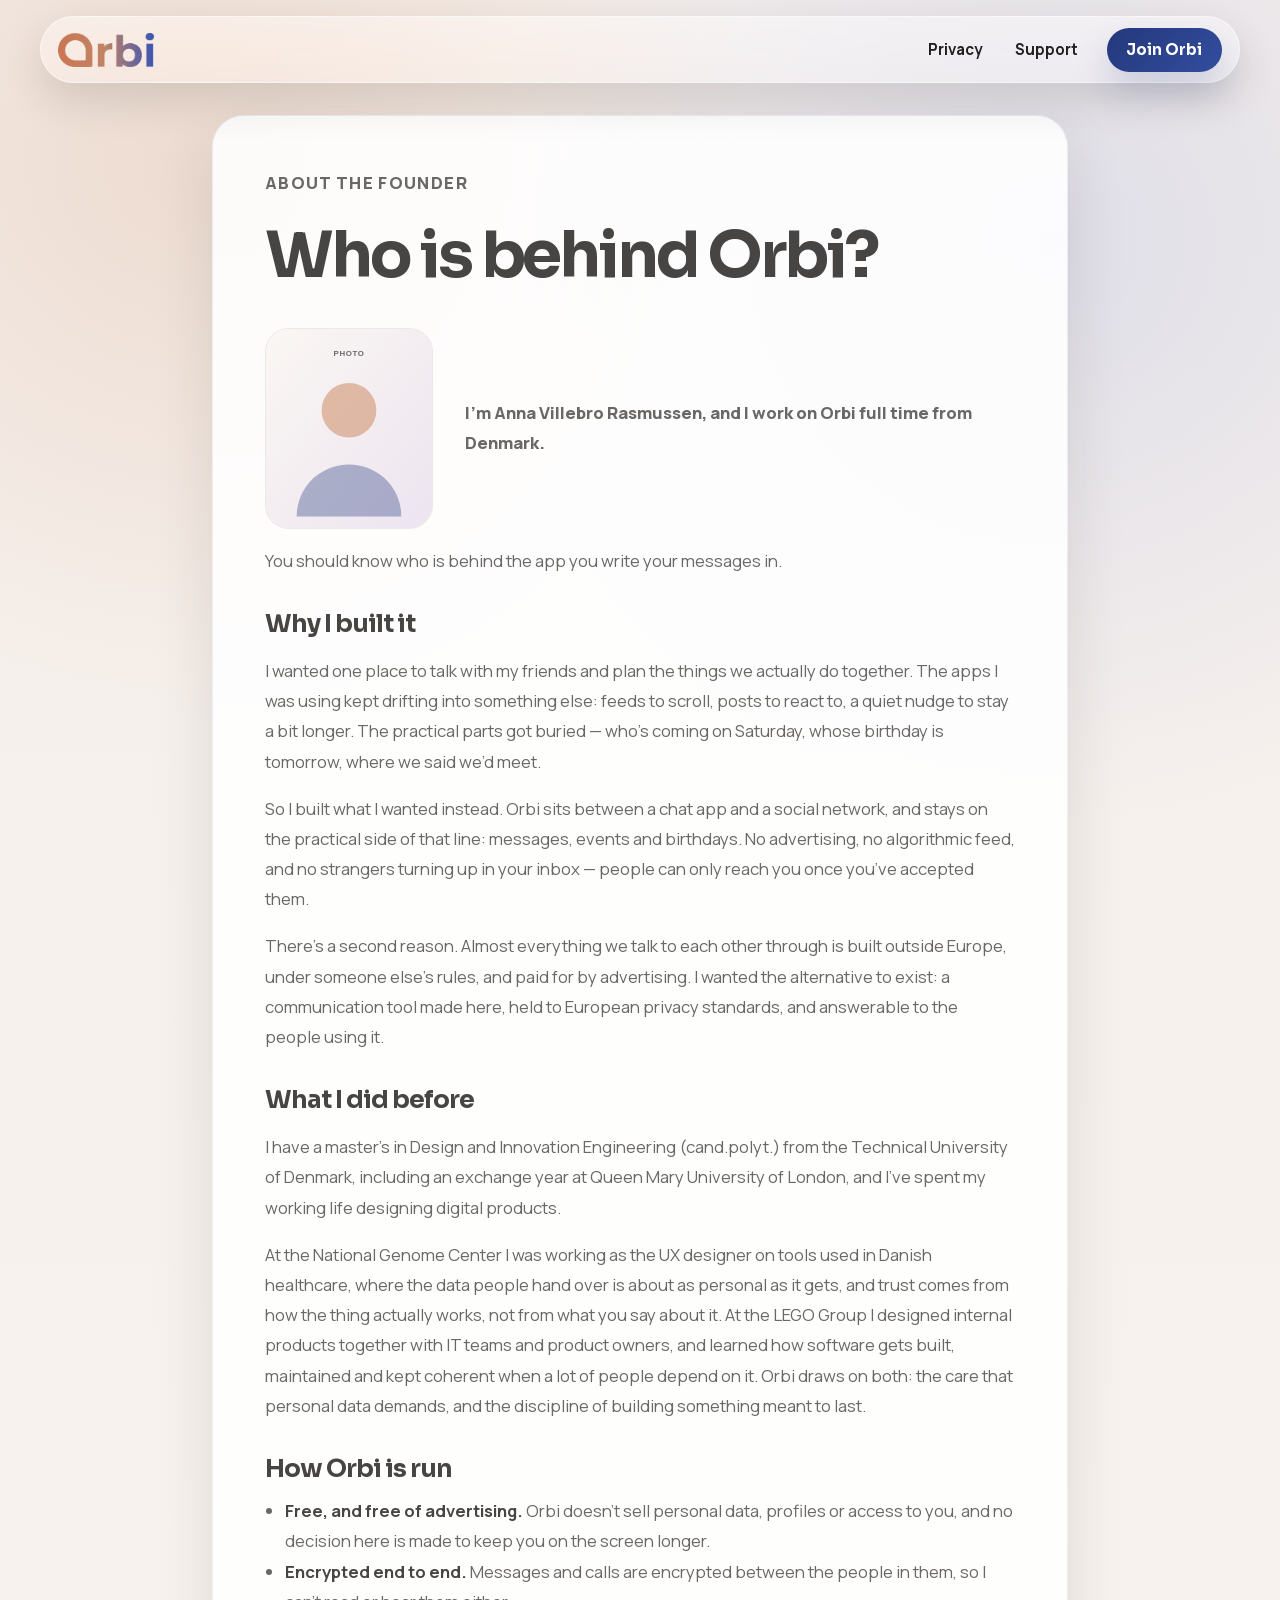
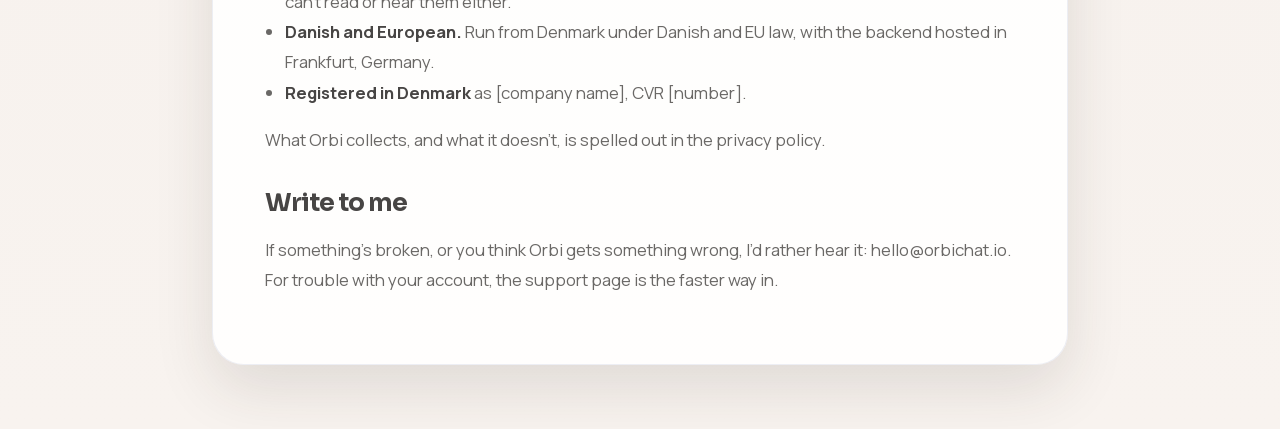
==== about/index.html @ c74bf32d "Update index.html" ====
<!DOCTYPE html>
<!--
  Not public yet. Before going live, once the CVR number exists:
  1. Replace every [ ... ] placeholder below, including the CVR number.
  2. Change the robots meta tag to "index, follow, max-image-preview:large".
  3. Add https://orbichat.io/about/ to sitemap.xml.
  4. Uncomment the "About the founder" link in the footer of index.html.
-->
<html lang="en">
  <head>
    <meta charset="UTF-8" />
    <meta name="viewport" content="width=device-width, initial-scale=1.0" />
    <title>About the Founder | Orbi Chat &amp; Events</title>
    <meta
      name="description"
      content="Who builds Orbi: a Danish-run chat and event app, made in Denmark under European privacy law."
    />
    <meta name="robots" content="noindex, nofollow" />
    <link rel="canonical" href="https://orbichat.io/about/" />
    <meta property="og:type" content="website" />
    <meta property="og:site_name" content="Orbi" />
    <meta property="og:title" content="About the Founder | Orbi Chat &amp; Events" />
    <meta property="og:description" content="Who builds Orbi, and how it is run from Denmark." />
    <meta property="og:url" content="https://orbichat.io/about/" />
    <link rel="icon" type="image/png" href="../assets/favicon.png" />
    <link rel="shortcut icon" href="../assets/favicon.png" />
    <link rel="apple-touch-icon" href="../assets/apple-touch-icon.png" />
    <link rel="stylesheet" href="../styles.css" />
  </head>
  <body class="legal-body">
    <div class="page-shell">
      <header class="site-header legal-header">
        <div class="nav-shell">
          <a class="brand" href="../" aria-label="Orbi home">
            <img src="../assets/orbi-logo-color.png" alt="Orbi" />
          </a>
          <nav class="site-nav desktop-nav" aria-label="Secondary">
            <a href="../privacy/">Privacy</a>
            <a href="../support/">Support</a>
          </nav>
          <a class="cta-pill desktop-cta" href="../">Join Orbi</a>
          <button
            class="menu-toggle"
            type="button"
            aria-expanded="false"
            aria-controls="mobile-menu"
            aria-label="Open menu"
          >
            <span></span>
            <span></span>
            <span></span>
          </button>
          <div class="mobile-menu" id="mobile-menu">
            <nav class="mobile-nav" aria-label="Mobile Secondary">
              <a href="../privacy/" data-menu-close>Privacy</a>
              <a href="../support/" data-menu-close>Support</a>
            </nav>
            <a class="cta-pill mobile-cta" href="../" data-menu-close
              >Join Orbi</a
            >
          </div>
        </div>
      </header>

      <main class="legal-main">
        <article class="legal-sheet" data-reveal>
          <p class="eyebrow">About the founder</p>
          <h1>Who is behind Orbi?</h1>

          <div class="founder-intro">
            <img
              class="founder-photo"
              src="../assets/founder-placeholder.svg"
              alt="Anna Villebro Rasmussen"
              width="400"
              height="480"
            />
            <p class="legal-lead">
              I’m Anna Villebro Rasmussen, and I work on Orbi full time from
              Denmark.
            </p>
          </div>

          <p>
            You should know who is behind the app you write your messages in.
          </p>

          <section>
            <h2>Why I built it</h2>
            <p>
              I wanted one place to talk with my friends and plan the things we
              actually do together. The apps I was using kept drifting into
              something else: feeds to scroll, posts to react to, a quiet nudge
              to stay a bit longer. The practical parts got buried — who’s
              coming on Saturday, whose birthday is tomorrow, where we said
              we’d meet.
            </p>
            <p>
              So I built what I wanted instead. Orbi sits between a chat app
              and a social network, and stays on the practical side of that
              line: messages, events and birthdays. No advertising, no
              algorithmic feed, and no strangers turning up in your inbox —
              people can only reach you once you’ve accepted them.
            </p>
            <p>
              There’s a second reason. Almost everything we talk to each other
              through is built outside Europe, under someone else’s rules, and
              paid for by advertising. I wanted the alternative to exist: a
              communication tool made here, held to European privacy standards,
              and answerable to the people using it.
            </p>
          </section>

          <section>
            <h2>What I did before</h2>
            <p>
              I have a master’s in Design and Innovation Engineering
              (cand.polyt.) from the Technical University of Denmark, including
              an exchange year at Queen Mary University of London, and I’ve
              spent my working life designing digital products.
            </p>
            <p>
              At the National Genome Center I was working as the UX designer on
              tools used in Danish healthcare, where the data people hand over
              is about as personal as it gets, and trust comes from how the
              thing actually works, not from what you say about it. At the LEGO
              Group I designed internal products together with IT teams and
              product owners, and learned how software gets built, maintained
              and kept coherent when a lot of people depend on it. Orbi draws
              on both: the care that personal data demands, and the discipline
              of building something meant to last.
            </p>
          </section>

          <section>
            <h2>How Orbi is run</h2>
            <ul>
              <li>
                <strong>Free, and free of advertising.</strong> Orbi doesn’t
                sell personal data, profiles or access to you, and no decision
                here is made to keep you on the screen longer.
              </li>
              <li>
                <strong>Encrypted end to end.</strong> Messages and calls are
                encrypted between the people in them, so I can’t read or hear
                them either.
              </li>
              <li>
                <strong>Danish and European.</strong> Run from Denmark under
                Danish and EU law, with the backend hosted in Frankfurt,
                Germany.
              </li>
              <li>
                <strong>Registered in Denmark</strong> as [company name], CVR
                [number].
              </li>
            </ul>
            <p>
              What Orbi collects, and what it doesn’t, is spelled out in the
              <a href="../privacy/">privacy policy</a>.
            </p>
          </section>

          <section>
            <h2>Write to me</h2>
            <p>
              If something’s broken, or you think Orbi gets something wrong,
              I’d rather hear it:
              <a href="mailto:hello@orbichat.io">hello@orbichat.io</a>. For
              trouble with your account, the
              <a href="../support/">support page</a> is the faster way in.
            </p>
          </section>
        </article>
      </main>
    </div>

    <script src="../script.js"></script>
  </body>
</html>
---- styles.css ----
/* Self-hosted so visitors' IP addresses are not sent to Google Fonts.
   Variable fonts under the SIL Open Font License; see assets/fonts/OFL-*.txt. */

@font-face {
  font-family: "Manrope";
  font-style: normal;
  font-weight: 400 800;
  font-display: swap;
  src: url("assets/fonts/manrope-latin-ext.woff2") format("woff2");
  unicode-range: U+0100-02BA, U+02BD-02C5, U+02C7-02CC, U+02CE-02D7, U+02DD-02FF, U+0304, U+0308, U+0329, U+1D00-1DBF, U+1E00-1E9F, U+1EF2-1EFF, U+2020, U+20A0-20AB, U+20AD-20C0, U+2113, U+2C60-2C7F, U+A720-A7FF;
}

@font-face {
  font-family: "Manrope";
  font-style: normal;
  font-weight: 400 800;
  font-display: swap;
  src: url("assets/fonts/manrope-latin.woff2") format("woff2");
  unicode-range: U+0000-00FF, U+0131, U+0152-0153, U+02BB-02BC, U+02C6, U+02DA, U+02DC, U+0304, U+0308, U+0329, U+2000-206F, U+20AC, U+2122, U+2191, U+2193, U+2212, U+2215, U+FEFF, U+FFFD;
}

@font-face {
  font-family: "Sora";
  font-style: normal;
  font-weight: 500 800;
  font-display: swap;
  src: url("assets/fonts/sora-latin-ext.woff2") format("woff2");
  unicode-range: U+0100-02BA, U+02BD-02C5, U+02C7-02CC, U+02CE-02D7, U+02DD-02FF, U+0304, U+0308, U+0329, U+1D00-1DBF, U+1E00-1E9F, U+1EF2-1EFF, U+2020, U+20A0-20AB, U+20AD-20C0, U+2113, U+2C60-2C7F, U+A720-A7FF;
}

@font-face {
  font-family: "Sora";
  font-style: normal;
  font-weight: 500 800;
  font-display: swap;
  src: url("assets/fonts/sora-latin.woff2") format("woff2");
  unicode-range: U+0000-00FF, U+0131, U+0152-0153, U+02BB-02BC, U+02C6, U+02DA, U+02DC, U+0304, U+0308, U+0329, U+2000-206F, U+20AC, U+2122, U+2191, U+2193, U+2212, U+2215, U+FEFF, U+FFFD;
}

:root {
  --bg: #f5efeb;
  --bg-soft: #fbf7f3;
  --surface: rgba(255, 255, 255, 0.8);
  --surface-strong: #ffffff;
  --ink: #474544;
  --muted: #6a6866;
  --brand-orange: #c98358;
  --brand-orange-deep: #b86538;
  --brand-blue: #24387b;
  --brand-blue-light: #6c82d8;
  --brand-blue-deep: #334d9f;
  --line: rgba(36, 56, 123, 0.08);
  --shadow-lg: 0 24px 60px rgba(47, 40, 36, 0.12);
  --shadow-md: 0 18px 40px rgba(47, 40, 36, 0.12);
  --radius-xl: 2rem;
  --radius-lg: 1.5rem;
  --radius-pill: 999px;
  --content-width: 1200px;
  --section-padding: clamp(4rem, 7vw, 6.5rem);
}

*,
*::before,
*::after {
  box-sizing: border-box;
}

html {
  scroll-behavior: smooth;
  overflow-x: clip;
}

body {
  margin: 0;
  font-family: "Manrope", sans-serif;
  background:
    radial-gradient(circle at 15% 8%, rgba(201, 131, 88, 0.18), transparent 26%),
    radial-gradient(circle at 82% 12%, rgba(108, 130, 216, 0.16), transparent 28%),
    linear-gradient(180deg, var(--bg) 0%, #f8f3ef 100%);
  color: var(--ink);
  overflow-x: clip;
}

img {
  display: block;
  max-width: 100%;
  height: auto;
}

a {
  color: inherit;
  text-decoration: none;
}

.page-shell {
  min-height: 100vh;
}

.site-header {
  position: sticky;
  top: 0;
  z-index: 20;
  padding: calc(0.65rem + 6px) 0.85rem 0;
}

.nav-shell {
  position: relative;
  max-width: var(--content-width);
  margin: 0 auto;
  display: flex;
  align-items: center;
  gap: 1rem;
  padding: 0.7rem 1.15rem;
  border-radius: var(--radius-pill);
  background:
    linear-gradient(180deg, rgba(255, 255, 255, 0.32), rgba(255, 255, 255, 0.14)),
    rgba(255, 255, 255, 0.18);
  backdrop-filter: blur(22px) saturate(145%);
  -webkit-backdrop-filter: blur(22px) saturate(145%);
  box-shadow: 0 18px 42px rgba(47, 40, 36, 0.14);
}

.nav-shell::before {
  content: "";
  position: absolute;
  inset: 0;
  border: 1px solid rgba(255, 255, 255, 0.5);
  border-radius: inherit;
  pointer-events: none;
}

.brand {
  position: relative;
  z-index: 1;
  display: inline-flex;
  align-items: center;
  font-family: "Sora", sans-serif;
  line-height: 0;
}

.brand img {
  display: block;
  width: 5.95rem;
  height: auto;
  transition: opacity 180ms ease;
}

.desktop-cta {
  flex-shrink: 0;
}

.desktop-language {
  flex-shrink: 0;
}

.site-nav {
  margin-left: auto;
  position: relative;
  z-index: 1;
  display: flex;
  flex-wrap: wrap;
  align-items: center;
  justify-content: center;
  gap: 0.25rem;
}

.site-nav a,
.cta-pill,
.language-switcher {
  border-radius: var(--radius-pill);
  transition: transform 180ms ease, background-color 180ms ease, color 180ms ease;
}

.site-nav a {
  padding: 0.65rem 0.85rem;
  font-size: 0.95rem;
  font-weight: 700;
  color: #202020;
}

.site-nav a:hover,
.site-nav a:focus-visible {
  background: rgba(36, 56, 123, 0.06);
  outline: none;
}

.language-switcher {
  position: relative;
  z-index: 1;
  display: inline-flex;
  align-items: center;
  gap: 0.2rem;
  padding: 0.18rem;
  background: rgba(255, 255, 255, 0.34);
  border: 1px solid rgba(36, 56, 123, 0.1);
  box-shadow: inset 0 1px 0 rgba(255, 255, 255, 0.46);
}

.language-option {
  display: inline-flex;
  align-items: center;
  justify-content: center;
  min-width: 2.25rem;
  min-height: 2.2rem;
  padding: 0 0.52rem;
  border: 0;
  border-radius: var(--radius-pill);
  background: transparent;
  color: #202020;
  font-family: "Sora", sans-serif;
  font-size: 0.78rem;
  font-weight: 800;
  cursor: pointer;
  transition: background-color 180ms ease, color 180ms ease, transform 180ms ease;
}

.language-option:hover,
.language-option:focus-visible {
  background: rgba(36, 56, 123, 0.08);
  outline: none;
}

.language-option.is-active {
  background: var(--brand-blue);
  color: #fff;
  box-shadow: 0 10px 20px rgba(36, 56, 123, 0.16);
}

.cta-pill {
  position: relative;
  z-index: 1;
  display: inline-flex;
  align-items: center;
  justify-content: center;
  min-height: 2.7rem;
  padding: 0.8rem 1.2rem;
  font-family: "Sora", sans-serif;
  font-size: 0.95rem;
  font-weight: 700;
  background: linear-gradient(135deg, var(--brand-blue) 0%, var(--brand-blue-deep) 100%);
  color: #fff;
  box-shadow: 0 18px 34px rgba(36, 56, 123, 0.18);
}

.cta-pill:hover,
.cta-pill:focus-visible,
.store-badge:hover,
.store-badge:focus-visible {
  transform: translateY(-2px);
  outline: none;
  filter: brightness(1.03);
}

.cta-pill-solid {
  width: 100%;
}

.menu-toggle,
.mobile-menu {
  display: none;
}

.menu-toggle {
  position: relative;
  z-index: 1;
  width: 2.9rem;
  height: 2.9rem;
  margin-left: auto;
  border: 1px solid rgba(36, 56, 123, 0.12);
  border-radius: 999px;
  background: rgba(255, 255, 255, 0.34);
  box-shadow: inset 0 1px 0 rgba(255, 255, 255, 0.58);
  cursor: pointer;
  transition: transform 180ms ease, background-color 180ms ease;
}

.menu-toggle:hover,
.menu-toggle:focus-visible {
  background: rgba(255, 255, 255, 0.48);
  transform: translateY(-1px);
  outline: none;
}

.menu-toggle span {
  position: absolute;
  left: 50%;
  width: 1rem;
  height: 2px;
  border-radius: 999px;
  background: var(--brand-blue);
  transform: translateX(-50%);
  transition: transform 180ms ease, opacity 180ms ease, top 180ms ease;
}

.menu-toggle span:nth-child(1) {
  top: 0.9rem;
}

.menu-toggle span:nth-child(2) {
  top: 1.34rem;
}

.menu-toggle span:nth-child(3) {
  top: 1.78rem;
}

.nav-shell.menu-open .menu-toggle span:nth-child(1) {
  top: 1.34rem;
  transform: translateX(-50%) rotate(45deg);
}

.nav-shell.menu-open .menu-toggle span:nth-child(2) {
  opacity: 0;
}

.nav-shell.menu-open .menu-toggle span:nth-child(3) {
  top: 1.34rem;
  transform: translateX(-50%) rotate(-45deg);
}

.mobile-menu {
  position: relative;
  z-index: 1;
  width: 100%;
  padding-top: 0.9rem;
}

.mobile-nav {
  display: grid;
  gap: 0.35rem;
}

.mobile-nav a {
  padding: 0.95rem 1rem;
  border-radius: 1.1rem;
  font-size: 1.05rem;
  font-weight: 700;
  color: #202020;
  background: rgba(255, 255, 255, 0.28);
}

.mobile-nav a:hover,
.mobile-nav a:focus-visible {
  background: rgba(255, 255, 255, 0.42);
  outline: none;
}

.mobile-cta {
  width: 100%;
  margin-top: 0.8rem;
}

.mobile-language {
  width: max-content;
  margin: 0.8rem 0 0;
}

.section {
  max-width: var(--content-width);
  margin: 0 auto;
  padding: var(--section-padding) 1.25rem;
}

.hero {
  position: relative;
  display: grid;
  grid-template-columns: minmax(0, 1fr) minmax(320px, 460px);
  align-items: center;
  gap: clamp(2rem, 5vw, 4rem);
  min-height: calc(100vh - 7rem);
  isolation: isolate;
}

.hero::before,
.hero::after {
  content: "";
  position: absolute;
  z-index: 0;
  border-radius: 50%;
  pointer-events: none;
  filter: blur(88px);
  opacity: 1;
}

.hero::before {
  top: 2rem;
  right: 6rem;
  width: 28rem;
  height: 28rem;
  background: radial-gradient(
    circle,
    rgba(244, 161, 101, 0.54) 0%,
    rgba(244, 161, 101, 0.22) 38%,
    transparent 76%
  );
}

.hero::after {
  right: -2rem;
  bottom: 3rem;
  width: 26rem;
  height: 26rem;
  background: radial-gradient(
    circle,
    rgba(117, 132, 238, 0.46) 0%,
    rgba(117, 132, 238, 0.2) 40%,
    transparent 78%
  );
}

.hero-copy {
  position: relative;
  z-index: 1;
  max-width: 40rem;
}

.eyebrow {
  margin: 0 0 1rem;
  font-size: 0.9rem;
  font-weight: 800;
  letter-spacing: 0.08em;
  text-transform: uppercase;
  color: var(--brand-orange);
}

.eyebrow-light {
  color: rgba(255, 255, 255, 0.74);
}

.highlight {
  color: var(--brand-orange);
  font-weight: 700;
}

.hero h1,
.section-heading h2,
.feature-topline h2,
.faq-wrap h2,
.legal-sheet h1 {
  margin: 0;
  font-family: "Sora", sans-serif;
  letter-spacing: -0.05em;
}

.hero h1 {
  font-size: clamp(3rem, 7vw, 4.8rem);
  line-height: 0.95;
}

.hero-text,
.hero-subtext,
.section-heading p,
.feature-copy p,
.faq-item p,
.contact-card p,
.legal-sheet p,
.support-card p,
.legal-sheet li {
  font-size: 1.05rem;
  line-height: 1.8;
  color: var(--muted);
}

.hero-subtext {
  max-width: 34rem;
}

.store-downloads {
  display: grid;
  grid-template-columns: minmax(0, 1fr) 11.5rem;
  align-items: center;
  gap: 1rem;
  max-width: 40rem;
  margin-top: 2rem;
}

.store-actions {
  display: flex;
  flex-wrap: wrap;
  gap: 0.75rem;
}

.beta-note {
  display: flex;
  align-items: flex-start;
  gap: 0.6rem;
  margin: 0;
  color: var(--muted);
  font-size: 0.78rem;
  line-height: 1.45;
}

.beta-note strong,
.beta-note span {
  display: block;
}

.beta-note strong {
  margin-bottom: 0.1rem;
  color: var(--ink);
  font-size: 0.82rem;
}

.beta-note-dot {
  flex: 0 0 auto;
  width: 0.55rem;
  height: 0.55rem;
  margin-top: 0.28rem;
  border-radius: 50%;
  background: var(--brand-orange);
  box-shadow: 0 0 0 0.25rem rgba(244, 161, 101, 0.16);
}

.store-badge {
  display: inline-flex;
  align-items: center;
  justify-content: center;
  flex: 0 0 auto;
  line-height: 0;
  transition: transform 180ms ease, filter 180ms ease;
}

.official-store-badge {
  width: 13rem;
}

.official-store-badge img {
  display: block;
  width: 100%;
  height: auto;
  filter: drop-shadow(0 14px 22px rgba(17, 17, 17, 0.14));
}

.app-store-badge,
.google-play-badge {
  border-radius: 0.82rem;
}

.hero-visual {
  position: relative;
  z-index: 1;
  height: 56rem;
  padding: 0.75rem 0;
  overflow: hidden;
  isolation: isolate;
  transform: translateY(-7.1rem);
  margin-bottom: -7.1rem;
}

.hero-marquee {
  --marquee-gap: 1rem;
  position: relative;
  z-index: 1;
  display: grid;
  grid-template-columns: repeat(2, minmax(0, 1fr));
  gap: var(--marquee-gap);
  width: min(100%, 28rem);
  height: 100%;
  margin-left: auto;
}

.marquee-column {
  position: relative;
  overflow: hidden;
  -webkit-mask-image: linear-gradient(
    to bottom,
    transparent 0%,
    #000 9%,
    #000 91%,
    transparent 100%
  );
  mask-image: linear-gradient(
    to bottom,
    transparent 0%,
    #000 9%,
    #000 91%,
    transparent 100%
  );
}

.marquee-track {
  display: flex;
  flex-direction: column;
  gap: 0;
  transform: translate3d(0, 0, 0);
  will-change: transform;
}

.marquee-up .marquee-track {
  animation: marquee-up 46s linear infinite;
}

.marquee-down .marquee-track {
  animation: marquee-down 46s linear infinite;
}

.marquee-set {
  display: grid;
  gap: var(--marquee-gap);
  flex: 0 0 auto;
  margin-bottom: var(--marquee-gap);
}

.marquee-shot {
  margin: 0;
  padding: 0.32rem;
  border-radius: 2.15rem;
  background: #2c2a2b;
  contain: layout paint;
  overflow: hidden;
}

.marquee-shot img {
  width: 100%;
  aspect-ratio: 1242 / 2688;
  object-fit: cover;
  border-radius: 1.85rem;
}

.feature-band {
  content-visibility: auto;
  contain-intrinsic-size: 1120px;
}

.glow {
  position: absolute;
  border-radius: 50%;
  filter: blur(10px);
  opacity: 0.9;
}

.glow-orange {
  top: 8rem;
  right: 6rem;
  width: 13rem;
  height: 13rem;
  background: radial-gradient(circle, rgba(255, 184, 99, 0.54), transparent 72%);
}

.glow-blue {
  left: 0;
  bottom: 8rem;
  width: 12rem;
  height: 12rem;
  background: radial-gradient(circle, rgba(109, 129, 237, 0.4), transparent 74%);
}

.section-heading {
  max-width: 44rem;
  margin-bottom: 2rem;
}

.principles {
  position: relative;
  isolation: isolate;
  padding-top: 1.8rem;
}

.principles::before {
  content: "";
  position: absolute;
  left: 12rem;
  top: 10.5rem;
  width: 20rem;
  height: 20rem;
  border-radius: 50%;
  background: radial-gradient(
    circle,
    rgba(233, 145, 86, 0.38) 0%,
    rgba(233, 145, 86, 0.2) 38%,
    transparent 76%
  );
  filter: blur(74px);
  opacity: 1;
  pointer-events: none;
  z-index: 0;
}

.principles::after {
  content: "";
  position: absolute;
  left: -6.5rem;
  top: 1.5rem;
  width: 18rem;
  height: 18rem;
  border-radius: 50%;
  background: radial-gradient(
    circle,
    rgba(109, 129, 237, 0.34) 0%,
    rgba(109, 129, 237, 0.17) 42%,
    transparent 76%
  );
  filter: blur(72px);
  opacity: 1;
  pointer-events: none;
  z-index: 0;
}

.principles > * {
  position: relative;
  z-index: 1;
}

.section-heading h2,
.feature-topline h2,
.faq-wrap h2 {
  font-size: clamp(2.3rem, 5vw, 3.6rem);
  line-height: 0.98;
}

.principle-grid {
  display: grid;
  grid-template-columns: repeat(3, minmax(0, 1fr));
  gap: 1.2rem;
}

.principle-card,
.support-card {
  padding: 1.8rem;
  border: 1px solid var(--line);
  border-radius: var(--radius-xl);
  background: rgba(255, 255, 255, 0.84);
  box-shadow: var(--shadow-md);
}

.principle-icon {
  display: inline-flex;
  align-items: center;
  justify-content: center;
  width: 3rem;
  height: 3rem;
  border-radius: 1rem;
  background: rgba(36, 56, 123, 0.08);
  color: var(--brand-blue);
  font-family: "Sora", sans-serif;
  font-size: 0.95rem;
  font-weight: 800;
}

.roadmap-card .principle-icon svg {
  width: 1.45rem;
  height: 1.45rem;
}

.roadmap-status {
  display: inline-block;
  margin: 0 0 0 0.7rem;
  vertical-align: middle;
  padding: 0.25rem 0.7rem;
  border-radius: 999px;
  background: rgba(201, 131, 88, 0.14);
  color: var(--brand-orange-deep);
  font-size: 0.78rem;
  font-weight: 800;
  letter-spacing: 0.04em;
  line-height: 1.5;
  text-transform: uppercase;
}

.roadmap-note {
  margin: 1.6rem 0 0;
  color: var(--muted);
  font-size: 1.05rem;
}

.roadmap-note a {
  color: var(--brand-blue);
  font-weight: 700;
}

.principle-card h3,
.feature-copy h3,
.support-card h2,
.legal-sheet h2 {
  font-family: "Sora", sans-serif;
  letter-spacing: -0.04em;
}

.feature-band,
.faq-band,
.contact-band {
  max-width: none;
  padding-left: 1rem;
  padding-right: 1rem;
}

.feature-band {
  background: var(--brand-blue-light);
}

.faq-band {
  background: var(--brand-blue);
}

.contact-band {
  background: var(--brand-orange);
  padding-top: clamp(3rem, 5vw, 4.5rem);
  padding-bottom: clamp(3rem, 5vw, 4.5rem);
  display: grid;
  align-items: center;
}

#why,
#features,
#faq,
#contact {
  scroll-margin-top: 5.5rem;
}

.feature-frame,
.faq-wrap,
.contact-grid {
  max-width: var(--content-width);
  margin: 0 auto;
}

.faq-wrap .section-heading h2 {
  color: #ffffff;
}

.faq-wrap .section-heading p {
  color: rgba(255, 255, 255, 0.8);
}

.faq-wrap .eyebrow {
  color: rgba(255, 255, 255, 0.72);
}

.feature-frame {
  padding: clamp(2rem, 5vw, 3rem);
}

.feature-topline {
  text-align: center;
  color: #fff;
}

.feature-carousel {
  display: grid;
  grid-template-columns: 3.5rem minmax(0, 1fr) 3.5rem;
  align-items: center;
  gap: 1rem;
  margin-top: 2rem;
  max-width: 79rem;
  margin-left: auto;
  margin-right: auto;
}

.carousel-arrow {
  display: inline-flex;
  align-items: center;
  justify-content: center;
  width: 3.5rem;
  height: 3.5rem;
  border: 1px solid rgba(255, 255, 255, 0.2);
  border-radius: 50%;
  background: rgba(255, 255, 255, 0.08);
  color: #fff;
  font-size: 2rem;
  cursor: pointer;
  transition: transform 180ms ease, background-color 180ms ease;
}

.carousel-arrow:hover,
.carousel-arrow:focus-visible {
  background: rgba(255, 255, 255, 0.16);
  transform: translateY(-2px);
  outline: none;
}

.carousel-viewport {
  min-width: 0;
  overflow: hidden;
}

.carousel-track {
  display: flex;
  min-width: 0;
  align-items: stretch;
  transition: transform 420ms ease;
}

.feature-slide {
  flex: 0 0 100%;
  width: 100%;
  min-width: 0;
  display: grid;
  grid-template-columns: 1.05fr 1fr;
  gap: clamp(1.5rem, 4vw, 3rem);
  align-items: center;
  min-height: 27rem;
  padding: 1.75rem;
  border: 1px solid rgba(255, 255, 255, 0.14);
  border-radius: 2rem;
  background: rgba(255, 255, 255, 0.09);
}

.screenshot-feature {
  display: block;
  min-height: 0;
  padding: 0;
  border: none;
  background: none;
}

.feature-slide-shell {
  display: grid;
  grid-template-columns: minmax(0, 27rem) minmax(0, 1fr);
  gap: clamp(1.5rem, 4vw, 3rem);
  align-items: center;
  height: 100%;
  min-height: 36rem;
  padding: 1.75rem;
  border: 1px solid rgba(255, 255, 255, 0.14);
  border-radius: 2rem;
  background: rgba(255, 255, 255, 0.09);
  max-width: 71rem;
  margin: 0 auto;
  overflow: hidden;
}

.birthday-feature .feature-slide-shell,
.tags-feature .feature-slide-shell,
.backup-feature .feature-slide-shell,
.friends-feature .feature-slide-shell,
.messaging-feature .feature-slide-shell,
.appearance-feature .feature-slide-shell {
  align-content: center;
}

.screenshot-feature .feature-visual,
.screenshot-feature .feature-copy {
  min-width: 0;
}

.screenshot-feature .feature-copy {
  max-width: 32rem;
}

.feature-copy h3 {
  margin: 0 0 1rem;
  font-size: clamp(2.3rem, 4.4vw, 3.4rem);
  line-height: 0.98;
  color: #fff;
}

.feature-copy p {
  margin: 0;
  color: rgba(255, 255, 255, 0.86);
}

.feature-callout {
  display: grid;
  gap: 0.35rem;
  padding-left: 1.1rem;
  border-left: 2px solid rgba(255, 255, 255, 0.28);
}

.feature-callout + .feature-callout {
  margin-top: 1rem;
}

.feature-callout strong {
  color: #fff;
  font-size: clamp(1rem, 1.4vw, 1.12rem);
}

.feature-callout span {
  color: rgba(255, 255, 255, 0.86);
  font-size: clamp(0.9rem, 1.1vw, 1rem);
  line-height: 1.55;
}

.feature-points {
  display: grid;
  gap: 1rem;
  margin: 0;
  padding: 0;
  list-style: none;
  color: rgba(255, 255, 255, 0.84);
}

.feature-points li {
  display: grid;
  gap: 0.35rem;
  padding-left: 1.1rem;
  border-left: 2px solid rgba(255, 255, 255, 0.28);
}

.feature-points strong {
  color: #fff;
  font-size: clamp(1rem, 1.4vw, 1.12rem);
}

.feature-points span {
  font-size: clamp(0.9rem, 1.1vw, 1rem);
  line-height: 1.55;
}

.feature-visual {
  position: relative;
  min-height: 19rem;
}

.screenshot-stack-visual,
.birthday-visual,
.tags-visual,
.backup-visual,
.friends-visual,
.messaging-visual,
.appearance-visual {
  --stack-scale: 0.82;
  position: relative;
  width: calc(29.5rem * var(--stack-scale));
  min-height: calc(34rem * var(--stack-scale));
  margin: 0 auto;
}

.feature-stack-stage,
.birthday-stage,
.tags-stage,
.backup-stage,
.friends-stage,
.messaging-stage,
.appearance-stage {
  position: relative;
  width: calc(29.5rem * var(--stack-scale));
  height: calc(34rem * var(--stack-scale));
  margin: 0 auto;
}

.stacked-screen {
  position: absolute;
  margin: 0;
  width: calc(13.85rem * var(--stack-scale));
  border-radius: calc(2.15rem * var(--stack-scale));
  overflow: hidden;
  box-shadow: 0 28px 46px rgba(15, 22, 56, 0.28);
}

.stacked-screen img {
  display: block;
  width: 100%;
  height: auto;
}

.back-screen {
  left: calc(0.45rem * var(--stack-scale));
  top: calc(0.45rem * var(--stack-scale));
  transform: rotate(-8deg);
  z-index: 1;
}

.front-screen {
  left: calc(11.8rem * var(--stack-scale));
  top: calc(3.85rem * var(--stack-scale));
  transform: rotate(6deg);
  z-index: 2;
}

.birthday-shot {
  position: absolute;
  left: 50%;
  top: calc(1rem * var(--stack-scale));
  width: calc(15.5rem * var(--stack-scale));
  margin: 0;
  border-radius: calc(2.45rem * var(--stack-scale));
  overflow: hidden;
  box-shadow: 0 28px 54px rgba(15, 22, 56, 0.32);
  transform: translateX(-50%) rotate(-4deg);
  z-index: 2;
}

.birthday-shot img {
  display: block;
  width: 100%;
  height: auto;
}

.tags-shot {
  position: absolute;
  left: 50%;
  top: calc(0.6rem * var(--stack-scale));
  width: calc(16.2rem * var(--stack-scale));
  margin: 0;
  border-radius: calc(2.55rem * var(--stack-scale));
  overflow: hidden;
  box-shadow: 0 28px 54px rgba(15, 22, 56, 0.32);
  transform: translateX(-50%) rotate(3deg);
  z-index: 2;
}

.tags-shot img {
  display: block;
  width: 100%;
  height: auto;
}

.backup-shot {
  position: absolute;
  left: 50%;
  top: calc(0.35rem * var(--stack-scale));
  width: calc(16rem * var(--stack-scale));
  margin: 0;
  border-radius: calc(2.55rem * var(--stack-scale));
  overflow: hidden;
  box-shadow: 0 28px 54px rgba(15, 22, 56, 0.32);
  transform: translateX(-50%) rotate(-3deg);
  z-index: 2;
}

.backup-shot img {
  display: block;
  width: 100%;
  height: auto;
}

.friends-onboarding-shot,
.friends-shot {
  position: absolute;
  margin: 0;
  overflow: hidden;
  box-shadow: 0 28px 54px rgba(15, 22, 56, 0.32);
}

.friends-onboarding-shot {
  left: calc(1.4rem * var(--stack-scale));
  top: calc(1.8rem * var(--stack-scale));
  width: calc(13.2rem * var(--stack-scale));
  border-radius: calc(2rem * var(--stack-scale));
  opacity: 0.78;
  transform: rotate(-7deg);
  z-index: 1;
}

.friends-shot {
  left: calc(10.7rem * var(--stack-scale));
  top: calc(0.25rem * var(--stack-scale));
  width: calc(15.7rem * var(--stack-scale));
  border-radius: calc(2.55rem * var(--stack-scale));
  transform: rotate(4deg);
  z-index: 2;
}

.friends-onboarding-shot img,
.friends-shot img {
  display: block;
  width: 100%;
  height: auto;
}

.messaging-info-shot,
.messaging-thread-shot {
  position: absolute;
  margin: 0;
  overflow: hidden;
  box-shadow: 0 28px 54px rgba(15, 22, 56, 0.32);
}

.messaging-info-shot {
  left: calc(0.45rem * var(--stack-scale));
  top: calc(0.45rem * var(--stack-scale));
  width: calc(13.85rem * var(--stack-scale));
  border-radius: calc(2.15rem * var(--stack-scale));
  transform: rotate(-8deg);
  z-index: 1;
}

.messaging-thread-shot {
  left: calc(11.8rem * var(--stack-scale));
  top: calc(3.85rem * var(--stack-scale));
  width: calc(13.85rem * var(--stack-scale));
  border-radius: calc(2.15rem * var(--stack-scale));
  transform: rotate(6deg);
  z-index: 2;
}

.messaging-info-shot img,
.messaging-thread-shot img {
  display: block;
  width: 100%;
  height: auto;
}

.appearance-dark-shot,
.appearance-light-shot {
  position: absolute;
  margin: 0;
  overflow: hidden;
  box-shadow: 0 28px 54px rgba(15, 22, 56, 0.32);
}

.appearance-dark-shot {
  left: calc(0.45rem * var(--stack-scale));
  top: calc(0.45rem * var(--stack-scale));
  width: calc(13.85rem * var(--stack-scale));
  border-radius: calc(2.15rem * var(--stack-scale));
  transform: rotate(-8deg);
  z-index: 1;
}

.appearance-light-shot {
  left: calc(11.8rem * var(--stack-scale));
  top: calc(3.85rem * var(--stack-scale));
  width: calc(13.85rem * var(--stack-scale));
  border-radius: calc(2.15rem * var(--stack-scale));
  transform: rotate(6deg);
  z-index: 2;
}

.appearance-dark-shot img,
.appearance-light-shot img {
  display: block;
  width: 100%;
  height: auto;
}

.tilted-phone,
.feature-phone {
  position: absolute;
  border-radius: 2rem;
  background: #232323;
  box-shadow: 0 30px 44px rgba(22, 30, 72, 0.24);
}

.tilted-phone::before,
.tilted-phone::after,
.feature-phone::before,
.feature-phone::after {
  content: "";
  position: absolute;
}

.tilted-phone::before,
.feature-phone::before {
  inset: 0.35rem;
  border-radius: 1.7rem;
}

.tilted-phone::after,
.feature-phone::after {
  top: 0.65rem;
  left: 50%;
  transform: translateX(-50%);
  width: 34%;
  height: 0.8rem;
  border-radius: 999px;
  background: rgba(17, 17, 17, 0.55);
}

.dark-phone,
.light-phone {
  width: 9.5rem;
  height: 16.3rem;
}

.dark-phone {
  left: 2rem;
  top: 1rem;
  transform: rotate(-11deg);
}

.dark-phone::before {
  background:
    linear-gradient(180deg, transparent 2.4rem, rgba(255, 255, 255, 0.08) 2.4rem 3.8rem, transparent 3.8rem),
    linear-gradient(180deg, #151a22, #11161e);
}

.light-phone {
  right: 3rem;
  top: 2rem;
  background: #ffffff;
  transform: rotate(11deg);
}

.light-phone::before {
  background:
    linear-gradient(180deg, transparent 2.4rem, rgba(17, 17, 17, 0.05) 2.4rem 3.8rem, transparent 3.8rem),
    linear-gradient(180deg, #f8f8fb, #f1f1f6);
}

.center-phone,
.shield-phone {
  width: 11rem;
  height: 17.2rem;
  left: 50%;
  top: 0.8rem;
  transform: translateX(-50%);
}

.center-phone::before {
  background:
    linear-gradient(155deg, #bf764e 0%, #d29467 38%, #7d8fcf 100%);
}

.shield-phone::before {
  background:
    linear-gradient(155deg, #bf764e 0%, #cd8a60 42%, #7890d9 100%);
}

.floating-card {
  position: absolute;
  max-width: 9.25rem;
  padding: 0.95rem 1rem;
  border-radius: 1.25rem;
  background: rgba(255, 255, 255, 0.9);
  box-shadow: 0 18px 36px rgba(18, 30, 78, 0.18);
  color: #3b3b3b;
  font-size: 0.9rem;
  font-weight: 700;
  line-height: 1.5;
  z-index: 3;
}

.left-card {
  left: 0;
  bottom: 1.4rem;
}

.right-card {
  right: 0;
  top: 4rem;
}

.events-chip {
  max-width: none;
  border-radius: 999px;
  background: rgba(255, 255, 255, 0.92);
  color: #24387b;
  font-size: 0.85rem;
  letter-spacing: 0.02em;
  box-shadow: 0 14px 28px rgba(15, 22, 56, 0.24);
}

.top-chip {
  left: calc(20.2rem * var(--stack-scale));
  top: calc(1.4rem * var(--stack-scale));
}

.glance-chip {
  left: calc(15.6rem * var(--stack-scale));
  min-width: calc(11.4rem * var(--stack-scale));
  text-align: center;
  white-space: nowrap;
}

.bottom-chip {
  left: calc(1.15rem * var(--stack-scale));
  top: calc(21.25rem * var(--stack-scale));
}

.birthday-chip {
  max-width: none;
  border-radius: 999px;
  background: rgba(255, 248, 240, 0.94);
  color: #9a4f2e;
  font-size: 0.83rem;
  letter-spacing: 0.02em;
  box-shadow: 0 14px 32px rgba(26, 36, 84, 0.2);
}

.birthday-chip-top {
  left: calc(17.3rem * var(--stack-scale));
  top: calc(2.6rem * var(--stack-scale));
  min-width: calc(11.2rem * var(--stack-scale));
  text-align: center;
  white-space: nowrap;
}

.birthday-chip-bottom {
  left: calc(0.9rem * var(--stack-scale));
  top: calc(24.1rem * var(--stack-scale));
}

.birthday-burst {
  position: absolute;
  font-size: calc(4.35rem * var(--stack-scale));
  line-height: 1;
  filter: drop-shadow(0 12px 18px rgba(18, 30, 78, 0.2));
  z-index: 3;
}

.birthday-burst-left {
  left: calc(2.2rem * var(--stack-scale));
  top: calc(4.5rem * var(--stack-scale));
}

.birthday-burst-right {
  left: calc(22.8rem * var(--stack-scale));
  top: calc(19.8rem * var(--stack-scale));
}

.tags-chip {
  max-width: none;
  border-radius: 999px;
  background: rgba(255, 255, 255, 0.94);
  color: #24387b;
  font-size: 0.86rem;
  letter-spacing: 0.02em;
  box-shadow: 0 14px 32px rgba(26, 36, 84, 0.2);
}

.tags-chip-top {
  left: calc(4rem * var(--stack-scale));
  top: calc(5.2rem * var(--stack-scale));
}

.tags-chip-bottom {
  left: calc(17.2rem * var(--stack-scale));
  top: calc(24.2rem * var(--stack-scale));
}

.backup-chip {
  max-width: none;
  border-radius: 999px;
  background: rgba(255, 255, 255, 0.94);
  color: #24387b;
  font-size: 0.86rem;
  letter-spacing: 0.02em;
  box-shadow: 0 14px 32px rgba(26, 36, 84, 0.2);
}

.backup-chip-top {
  left: calc(4.4rem * var(--stack-scale));
  top: calc(4.8rem * var(--stack-scale));
}

.backup-chip-bottom {
  left: calc(16.8rem * var(--stack-scale));
  top: calc(24rem * var(--stack-scale));
}

.friends-chip {
  max-width: none;
  border-radius: 999px;
  background: rgba(255, 255, 255, 0.94);
  color: #24387b;
  font-size: 0.86rem;
  letter-spacing: 0.02em;
  box-shadow: 0 14px 32px rgba(26, 36, 84, 0.2);
}

.friends-chip-top {
  left: calc(2.6rem * var(--stack-scale));
  top: calc(5rem * var(--stack-scale));
}

.friends-chip-bottom {
  left: calc(16.7rem * var(--stack-scale));
  top: calc(24.2rem * var(--stack-scale));
}

.messaging-chip {
  max-width: none;
  border-radius: 999px;
  background: rgba(255, 255, 255, 0.94);
  color: #24387b;
  font-size: 0.86rem;
  letter-spacing: 0.02em;
  box-shadow: 0 14px 32px rgba(26, 36, 84, 0.2);
}

.messaging-chip-top {
  left: calc(15.6rem * var(--stack-scale));
  top: calc(1.4rem * var(--stack-scale));
  min-width: calc(12.8rem * var(--stack-scale));
  text-align: center;
  white-space: nowrap;
}

.messaging-chip-bottom {
  left: calc(-1.25rem * var(--stack-scale));
  top: calc(24.15rem * var(--stack-scale));
  min-width: calc(11.7rem * var(--stack-scale));
  text-align: center;
  white-space: nowrap;
}

.appearance-chip {
  max-width: none;
  border-radius: 999px;
  background: rgba(255, 255, 255, 0.94);
  color: #24387b;
  font-size: 0.86rem;
  letter-spacing: 0.02em;
  box-shadow: 0 14px 32px rgba(26, 36, 84, 0.2);
}

.appearance-chip-top {
  left: calc(16.6rem * var(--stack-scale));
  top: calc(0.75rem * var(--stack-scale));
}

.appearance-chip-bottom {
  left: calc(1.15rem * var(--stack-scale));
  top: calc(21.25rem * var(--stack-scale));
}

.screenshot-feature .floating-card {
  max-width: none;
  padding:
    clamp(0.45rem, calc(0.68rem * var(--stack-scale)), 0.68rem)
    clamp(0.65rem, calc(0.9rem * var(--stack-scale)), 0.9rem);
  font-size: clamp(0.6875rem, calc(0.98rem * var(--stack-scale)), 0.98rem);
  line-height: 1.1;
  text-align: center;
  white-space: nowrap;
}

.carousel-dots {
  display: flex;
  justify-content: center;
  gap: 0.75rem;
  margin-top: 1.4rem;
}

.dot {
  width: 0.75rem;
  height: 0.75rem;
  border: none;
  border-radius: 999px;
  background: rgba(255, 255, 255, 0.42);
  cursor: pointer;
}

.dot.is-active {
  width: 2rem;
  background: #fff;
}

.section-heading-center {
  margin-left: auto;
  margin-right: auto;
  text-align: center;
}

.faq-list {
  max-width: 54rem;
  margin: 0 auto;
  display: grid;
  gap: 1rem;
}

.faq-item {
  border: 1px solid rgba(255, 255, 255, 0.14);
  border-radius: var(--radius-lg);
  background: rgba(255, 255, 255, 0.08);
  color: #fff;
  overflow: hidden;
}

.faq-item summary {
  position: relative;
  padding: 1.4rem 4rem 1.4rem 1.4rem;
  cursor: pointer;
  list-style: none;
  font-family: "Sora", sans-serif;
  font-size: 1.3rem;
  font-weight: 700;
}

.faq-item summary::-webkit-details-marker {
  display: none;
}

.faq-item summary::after {
  content: "+";
  position: absolute;
  right: 1.4rem;
  top: 50%;
  transform: translateY(-50%);
  font-size: 1.7rem;
  color: rgba(255, 255, 255, 0.84);
}

.faq-item[open] summary::after {
  content: "−";
}

.faq-item p {
  margin: 0;
  padding: 0 1.4rem 1.4rem;
  color: rgba(255, 255, 255, 0.84);
}

.faq-item p a {
  color: #fff;
  text-decoration: underline;
  text-underline-offset: 0.18em;
}

.contact-grid {
  display: grid;
  grid-template-columns: 1fr minmax(18rem, 24rem);
  gap: clamp(3rem, 7vw, 5.5rem);
  align-items: center;
}

.contact-branding {
  display: grid;
  gap: 1.5rem;
}

.footer-logo {
  width: min(17rem, 55vw);
}

.footer-links {
  display: grid;
  gap: 0.75rem;
}

.footer-links a,
.contact-email {
  color: #fff;
  font-weight: 800;
  text-decoration: underline;
  text-underline-offset: 0.18em;
}

.contact-card {
  padding: 2rem;
  border: 1px solid rgba(255, 255, 255, 0.16);
  border-radius: 2rem;
  background: rgba(255, 255, 255, 0.08);
}

.contact-email {
  display: inline-block;
  margin-top: 1.2rem;
  font-family: "Sora", sans-serif;
  font-size: clamp(1.7rem, 4vw, 2.2rem);
  text-decoration: none;
}

.contact-card p {
  margin-bottom: 0;
  color: rgba(255, 255, 255, 0.84);
}

.legal-body {
  min-height: 100vh;
}

.legal-header {
  position: relative;
}

.legal-main {
  max-width: 56rem;
  margin: 0 auto;
  padding: 2rem 1.25rem 4rem;
}

.legal-sheet {
  padding: clamp(2rem, 5vw, 3.25rem);
  border: 1px solid var(--line);
  border-radius: 2rem;
  background: rgba(255, 255, 255, 0.88);
  box-shadow: var(--shadow-lg);
}

.legal-sheet h1 {
  font-size: clamp(2.4rem, 5vw, 4rem);
}

.legal-sheet h2 {
  margin-top: 2rem;
  margin-bottom: 0.75rem;
  font-size: 1.55rem;
}

.legal-sheet h3 {
  margin: 1.5rem 0 0.5rem;
  font-family: "Sora", sans-serif;
  font-size: 1.15rem;
  color: var(--ink);
}

.legal-sheet li strong {
  color: var(--ink);
}

.founder-intro {
  display: flex;
  gap: clamp(1.25rem, 3vw, 2rem);
  align-items: center;
  margin: 2rem 0 0.5rem;
}

.founder-photo {
  flex: none;
  width: clamp(112px, 26vw, 168px);
  aspect-ratio: 5 / 6;
  border-radius: var(--radius-lg);
  object-fit: cover;
  background: var(--bg-soft);
  border: 1px solid var(--line);
}

.founder-intro p {
  margin: 0;
}

@media (max-width: 560px) {
  .founder-intro {
    flex-direction: column;
    align-items: flex-start;
  }
}

.legal-lead {
  font-weight: 800;
  color: var(--brand-blue);
}

.legal-sheet ul {
  margin: 0.35rem 0 1rem 1.25rem;
  padding: 0;
}

.support-sections {
  display: grid;
  gap: 2rem;
  margin-top: 2rem;
}

.support-report-card {
  margin: 2rem 0 2.5rem;
  border: 1px solid var(--line);
  border-radius: 1.5rem;
  background: rgba(255, 255, 255, 0.72);
  overflow: hidden;
}

.support-report-summary {
  display: flex;
  align-items: center;
  justify-content: space-between;
  gap: 1.5rem;
  padding: clamp(1.4rem, 4vw, 2rem);
  cursor: pointer;
  list-style: none;
}

.support-report-summary::-webkit-details-marker {
  display: none;
}

.support-report-summary > span:first-child {
  display: grid;
  gap: 0.35rem;
}

.support-report-summary .eyebrow {
  margin: 0;
}

.support-report-summary strong {
  font-family: "Sora", sans-serif;
  font-size: clamp(1.25rem, 3vw, 1.55rem);
  color: var(--ink);
}

.support-report-summary:hover strong,
.support-report-summary:focus-visible strong {
  color: var(--brand-blue);
}

.support-report-summary:focus-visible {
  outline: 3px solid rgba(57, 81, 178, 0.24);
  outline-offset: -3px;
}

.support-report-chevron {
  flex: 0 0 auto;
  width: 0.8rem;
  height: 0.8rem;
  margin-right: 0.25rem;
  border-right: 2px solid var(--brand-blue);
  border-bottom: 2px solid var(--brand-blue);
  transform: rotate(45deg) translate(-0.15rem, -0.15rem);
  transition: transform 180ms ease;
}

.support-report-card[open] .support-report-chevron {
  transform: rotate(225deg) translate(-0.05rem, -0.05rem);
}

.support-report-content {
  padding: 0 clamp(1.4rem, 4vw, 2rem) clamp(1.4rem, 4vw, 2rem);
  border-top: 1px solid var(--line);
}

.support-report-card h2 {
  margin-top: 1.5rem;
}

.support-report-form,
.support-report-form label {
  display: grid;
  gap: 0.55rem;
}

.support-report-form {
  gap: 1rem;
  margin-top: 1.25rem;
  min-width: 0;
}

.support-report-form label {
  min-width: 0;
  color: var(--ink);
  font-weight: 700;
}

.support-report-form select,
.support-report-form textarea,
.support-report-form input {
  width: 100%;
  min-width: 0;
  max-width: 100%;
  padding: 0.9rem 1rem;
  border: 1px solid var(--line);
  border-radius: 1rem;
  background: #fff;
  color: var(--ink);
  font: inherit;
}

.support-report-form textarea {
  resize: vertical;
}

[data-turnstile-container] {
  width: 100%;
  min-width: 0;
  max-width: 100%;
  overflow: hidden;
}

.support-report-submit {
  justify-self: start;
  border: 0;
  cursor: pointer;
}

.support-report-submit:disabled {
  cursor: not-allowed;
  opacity: 0.55;
}

.support-report-status {
  min-height: 1.5rem;
  margin: 0;
  font-weight: 700;
}

.support-report-status[data-state="success"] {
  color: #216a49;
}

.support-report-status[data-state="error"] {
  color: #9a3528;
}

.support-report-trap {
  position: absolute !important;
  left: -10000px !important;
  width: 1px !important;
  height: 1px !important;
  overflow: hidden !important;
}

.support-section h2 {
  margin-top: 0;
  margin-bottom: 1rem;
  font-size: 1.35rem;
}

.support-accordion-list {
  display: grid;
  gap: 0.85rem;
}

.support-accordion-item {
  border: 1px solid var(--line);
  border-radius: 1.5rem;
  background: rgba(255, 255, 255, 0.84);
  overflow: hidden;
}

.support-accordion-item summary {
  position: relative;
  padding: 1.15rem 3.5rem 1.15rem 1.15rem;
  cursor: pointer;
  list-style: none;
  font-family: "Sora", sans-serif;
  font-size: 1.08rem;
  font-weight: 700;
  color: var(--ink);
}

.support-accordion-item summary::-webkit-details-marker {
  display: none;
}

.support-accordion-item summary::after {
  content: "+";
  position: absolute;
  right: 1.15rem;
  top: 50%;
  transform: translateY(-50%);
  font-size: 1.5rem;
  color: var(--brand-blue);
}

.support-accordion-item[open] summary::after {
  content: "−";
}

.support-accordion-item p {
  margin: 0;
  padding: 0 1.15rem 1.15rem;
}

.sr-only {
  position: absolute;
  width: 1px;
  height: 1px;
  padding: 0;
  margin: -1px;
  overflow: hidden;
  clip: rect(0, 0, 0, 0);
  white-space: nowrap;
  border: 0;
}

[data-reveal] {
  opacity: 1;
  transform: none;
  transition: opacity 500ms ease, transform 500ms ease;
}

[data-reveal].is-visible {
  opacity: 1;
  transform: translateY(0);
}

@keyframes float {
  0%,
  100% {
    transform: translateY(0);
  }
  50% {
    transform: translateY(-10px);
  }
}

@keyframes marquee-up {
  from {
    transform: translate3d(0, 0, 0);
  }
  to {
    transform: translate3d(0, -50%, 0);
  }
}

@keyframes marquee-down {
  from {
    transform: translate3d(0, -50%, 0);
  }
  to {
    transform: translate3d(0, 0, 0);
  }
}

@media (max-width: 1024px) {
  .hero {
    grid-template-columns: 1fr;
    min-height: auto;
  }

  .hero::before {
    top: 4rem;
    right: 3rem;
    width: 22rem;
    height: 22rem;
  }

  .hero::after {
    right: -1rem;
    bottom: 2rem;
    width: 20rem;
    height: 20rem;
  }

  .hero-copy {
    max-width: none;
  }

  .hero-visual {
    height: 46rem;
    margin-top: 4.5rem;
    transform: translateY(-6.25rem);
    margin-bottom: -6.25rem;
  }

  .hero-marquee {
    width: min(100%, 25rem);
    margin-right: auto;
  }

  .principle-grid,
  .contact-grid,
  .support-grid,
  .feature-slide {
    grid-template-columns: 1fr;
  }

  .principles::before {
    left: 7.5rem;
    top: 11rem;
    width: 16rem;
    height: 16rem;
  }

  .principles::after {
    left: -4.5rem;
    top: 1rem;
    width: 14rem;
    height: 14rem;
    filter: blur(62px);
  }

  .feature-carousel {
    grid-template-columns: 3rem minmax(0, 1fr) 3rem;
    gap: 0.75rem;
    align-items: center;
  }

  .carousel-arrow {
    display: inline-flex;
    width: 3rem;
    height: 3rem;
    font-size: 1.75rem;
  }

  .feature-slide {
    padding: 1.5rem;
    align-items: start;
  }

  .feature-slide.screenshot-feature {
    padding: 0;
  }

  .feature-slide-shell {
    display: flex;
    flex-direction: column;
    gap: 2.15rem;
    align-items: center;
    min-height: 0;
    max-width: 48rem;
    padding: 1.75rem;
  }

  .birthday-feature .feature-slide-shell,
  .tags-feature .feature-slide-shell,
  .backup-feature .feature-slide-shell,
  .friends-feature .feature-slide-shell,
  .messaging-feature .feature-slide-shell,
  .appearance-feature .feature-slide-shell {
    justify-content: center;
  }

  .screenshot-stack-visual,
  .birthday-visual,
  .tags-visual,
  .backup-visual,
  .friends-visual,
  .messaging-visual,
  .appearance-visual {
    --stack-scale: 0.74;
    width: min(100%, calc(29.5rem * var(--stack-scale)));
    min-height: calc(34rem * var(--stack-scale));
    margin-bottom: 0.75rem;
  }

  .screenshot-feature .feature-copy {
    max-width: 36rem;
  }

  .carousel-dots {
    margin-top: 1.4rem;
  }
}

@media (max-width: 760px) {
  .store-downloads {
    grid-template-columns: 1fr;
  }

  .beta-note {
    max-width: 18rem;
  }

  .legal-main {
    width: 100%;
    padding: 1rem 0.9rem 3rem;
    overflow-x: clip;
  }

  .legal-sheet {
    min-width: 0;
    padding: 1.55rem 1.15rem;
    border-radius: 1.5rem;
  }

  .legal-sheet h1 {
    font-size: clamp(2.1rem, 11vw, 3rem);
    overflow-wrap: anywhere;
  }

  .legal-sheet p,
  .legal-sheet li,
  .legal-sheet a {
    overflow-wrap: anywhere;
  }

  .support-report-card {
    min-width: 0;
    margin: 1.5rem 0 2rem;
    border-radius: 1.25rem;
  }

  .support-report-summary {
    min-width: 0;
    padding: 1.1rem;
  }

  .support-report-content {
    min-width: 0;
    padding: 0 1.1rem 1.1rem;
  }

  .support-report-card h2 {
    margin-top: 1.2rem;
    font-size: clamp(1.35rem, 7vw, 1.55rem);
  }

  .site-header {
    padding-left: 0.75rem;
    padding-right: 0.75rem;
  }

  .nav-shell {
    flex-wrap: wrap;
    align-items: center;
    justify-content: space-between;
  }

  .brand {
    margin-right: auto;
  }

  .brand img {
    width: 5.45rem;
  }

  .desktop-nav,
  .desktop-cta,
  .desktop-language {
    display: none;
  }

  .menu-toggle {
    display: inline-flex;
    align-items: center;
    justify-content: center;
  }

  .nav-shell.menu-open {
    border-radius: 2rem;
    padding-bottom: 1rem;
  }

  .nav-shell.menu-open .mobile-menu {
    display: block;
  }

  .hero-visual {
    height: 37rem;
    margin-top: 4.5rem;
    transform: translateY(-5rem);
    margin-bottom: -5rem;
  }

  .hero::before,
  .hero::after {
    filter: blur(42px);
    opacity: 0.88;
  }

  .hero::before {
    top: 4.75rem;
    right: 0.5rem;
    width: 14rem;
    height: 14rem;
  }

  .hero::after {
    right: -1.5rem;
    bottom: 1rem;
    width: 13rem;
    height: 13rem;
  }

  .principles::before {
    left: 1.25rem;
    top: 13rem;
    width: 12rem;
    height: 12rem;
    filter: blur(38px);
    opacity: 0.9;
  }

  .principles::after {
    left: -3rem;
    top: 1.25rem;
    width: 10.5rem;
    height: 10.5rem;
    filter: blur(34px);
    opacity: 0.92;
  }

  .hero-marquee {
    --marquee-gap: 0.75rem;
    width: min(100%, 21rem);
  }

  .marquee-column {
    -webkit-mask-image: none;
    mask-image: none;
  }

  .marquee-column::before,
  .marquee-column::after {
    content: "";
    position: absolute;
    left: 0;
    right: 0;
    z-index: 2;
    height: 3.75rem;
    pointer-events: none;
  }

  .marquee-column::before {
    top: 0;
    background: linear-gradient(to bottom, rgba(245, 239, 235, 0.96), transparent);
  }

  .marquee-column::after {
    bottom: 0;
    background: linear-gradient(to top, rgba(245, 239, 235, 0.96), transparent);
  }

  .glow {
    display: none;
  }

  .marquee-shot {
    padding: 0.26rem;
    border-radius: 1.8rem;
  }

  .marquee-shot img {
    border-radius: 1.5rem;
  }

  .app-store-badge,
  .google-play-badge {
    border-radius: 0.72rem;
  }

  .official-store-badge {
    width: 13rem;
  }

  .official-store-badge img {
    width: 100%;
    height: auto;
  }

  .feature-frame {
    padding-left: 0;
    padding-right: 0;
  }

  .feature-slide-shell {
    padding: 1.5rem;
    gap: 2rem;
  }

  .screenshot-stack-visual,
  .birthday-visual,
  .tags-visual,
  .backup-visual,
  .friends-visual,
  .messaging-visual,
  .appearance-visual {
    --stack-scale: 0.68;
    width: min(100%, calc(29.5rem * var(--stack-scale)));
    min-height: calc(34rem * var(--stack-scale));
    margin-bottom: 0.75rem;
  }

  .feature-carousel {
    grid-template-columns: 1fr;
    gap: 0.75rem;
  }

  .carousel-viewport {
    touch-action: pan-y;
  }

  .carousel-arrow {
    display: none;
    width: 3rem;
    height: 3rem;
  }

  .carousel-dots {
    margin-top: 1.4rem;
  }
}

@media (max-width: 560px) {
  .feature-slide-shell {
    width: 100%;
    padding: 1.25rem;
    gap: 1.75rem;
  }

  .screenshot-stack-visual,
  .birthday-visual,
  .tags-visual,
  .backup-visual,
  .friends-visual,
  .messaging-visual,
  .appearance-visual {
    --stack-scale: 0.54;
    width: min(100%, calc(29.5rem * var(--stack-scale)));
    min-height: calc(34rem * var(--stack-scale));
    margin-bottom: 0.5rem;
  }
}

@media (max-width: 360px) {
  .legal-main {
    padding-right: 0.6rem;
    padding-left: 0.6rem;
  }

  .legal-sheet {
    padding-right: 0.9rem;
    padding-left: 0.9rem;
  }

  .support-report-summary {
    padding: 0.9rem;
  }

  .support-report-content {
    padding-right: 0.9rem;
    padding-bottom: 0.9rem;
    padding-left: 0.9rem;
  }

  .screenshot-stack-visual,
  .birthday-visual,
  .tags-visual,
  .backup-visual,
  .friends-visual,
  .messaging-visual,
  .appearance-visual {
    --stack-scale: 0.45;
  }
}

@media (max-height: 860px) and (min-width: 1025px) {
  .hero.section {
    padding-top: 2rem;
    padding-bottom: 2rem;
  }

  .hero {
    min-height: calc(100vh - 5.5rem);
  }

  .store-downloads {
    margin-top: 1.5rem;
  }
}

@media (prefers-reduced-motion: reduce) {
  .marquee-up .marquee-track,
  .marquee-down .marquee-track {
    animation: none;
    transform: none;
  }
}
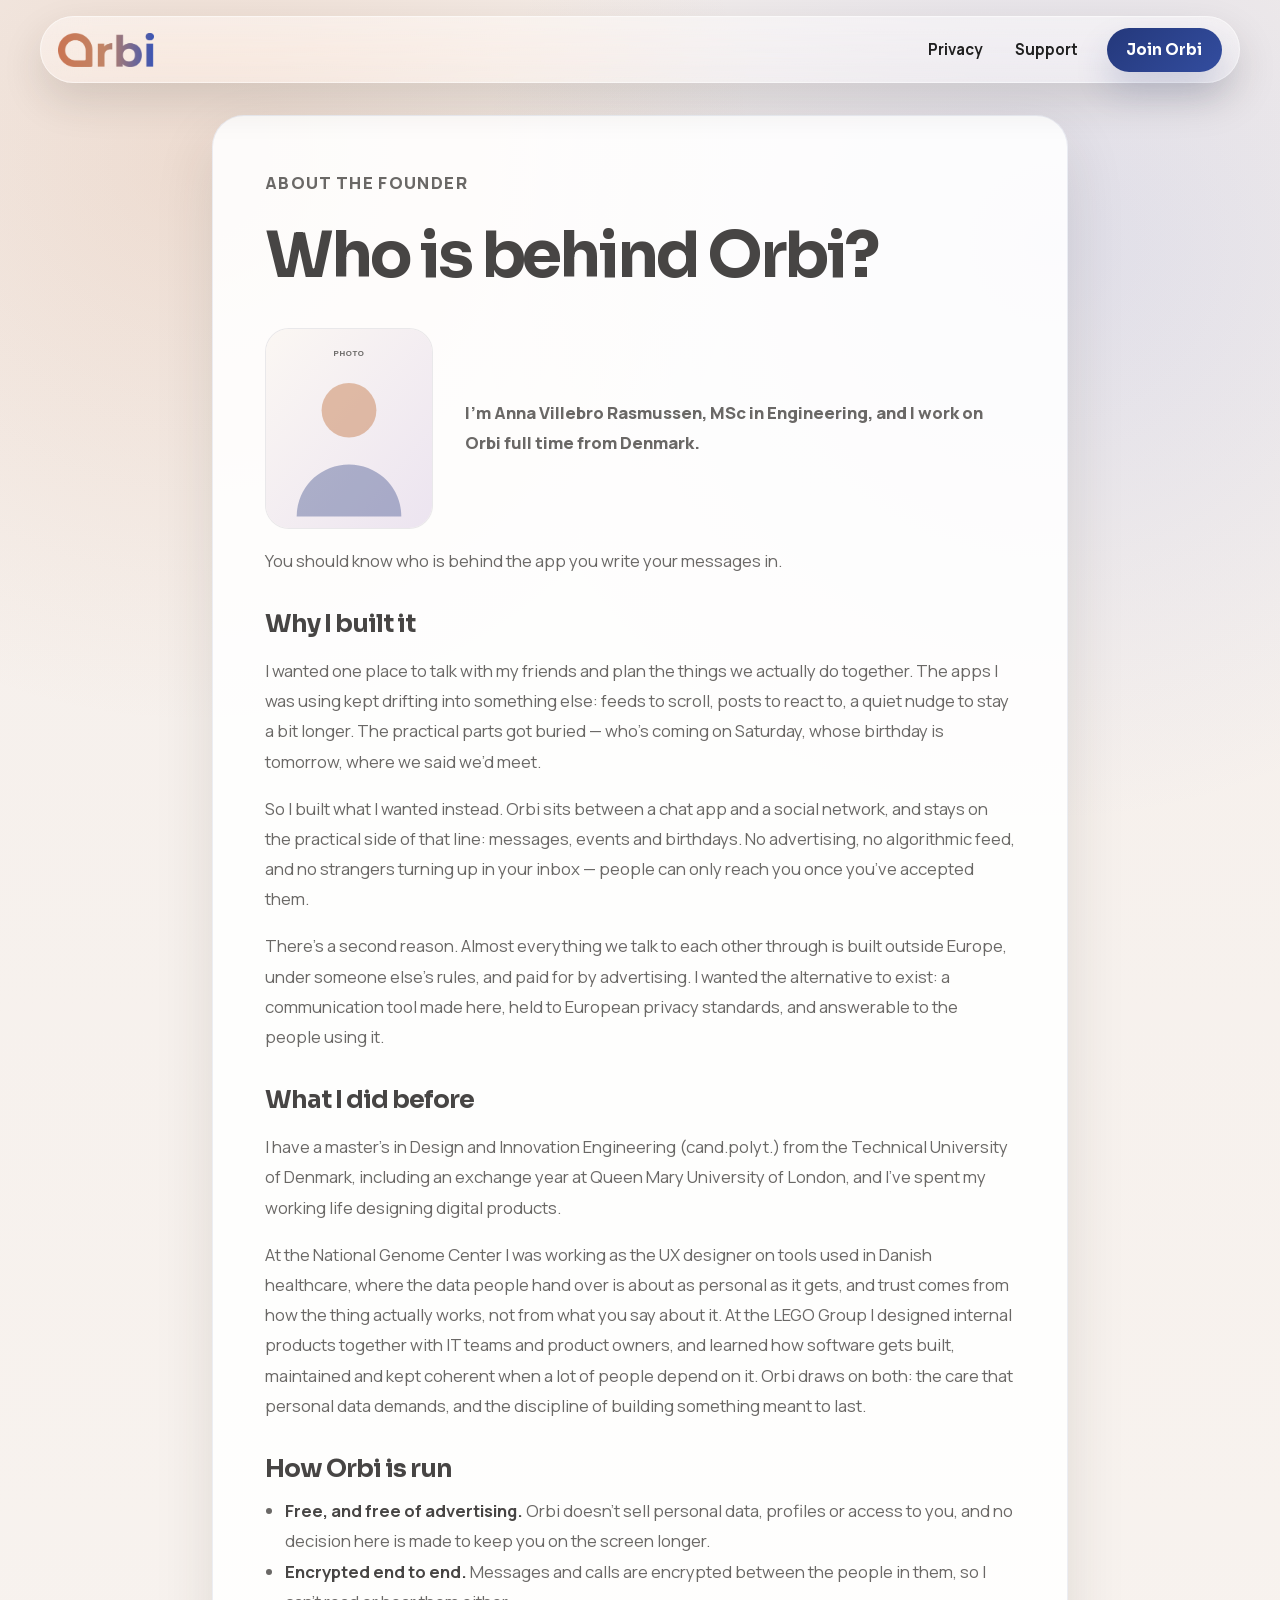
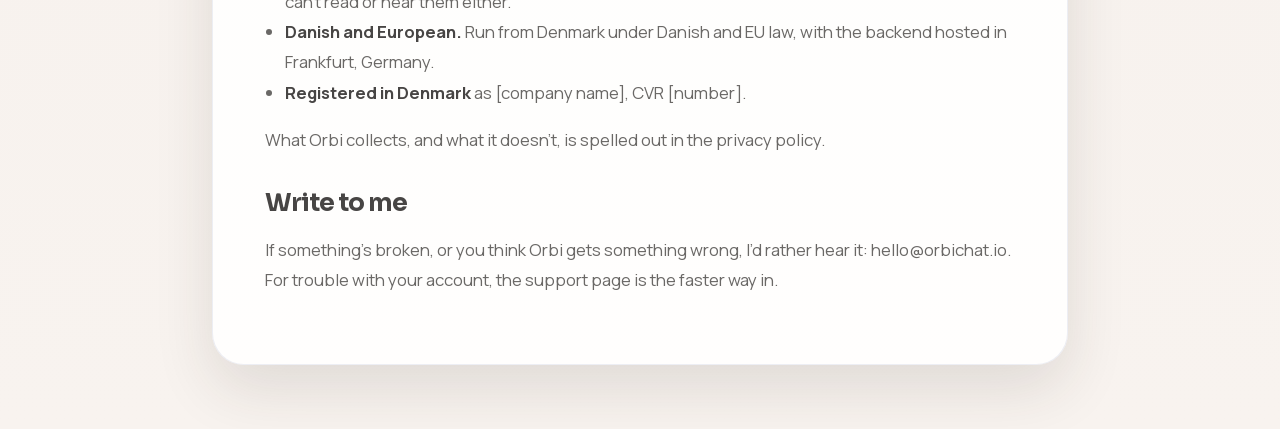
==== commit 491792aa: "Update index.html" ====
--- a/about/index.html
+++ b/about/index.html
@@ -76,8 +76,8 @@
               height="480"
             />
             <p class="legal-lead">
-              I’m Anna Villebro Rasmussen, and I work on Orbi full time from
-              Denmark.
+              I’m Anna Villebro Rasmussen, MSc in Engineering, and I work on Orbi
+              full time from Denmark.
             </p>
           </div>
 
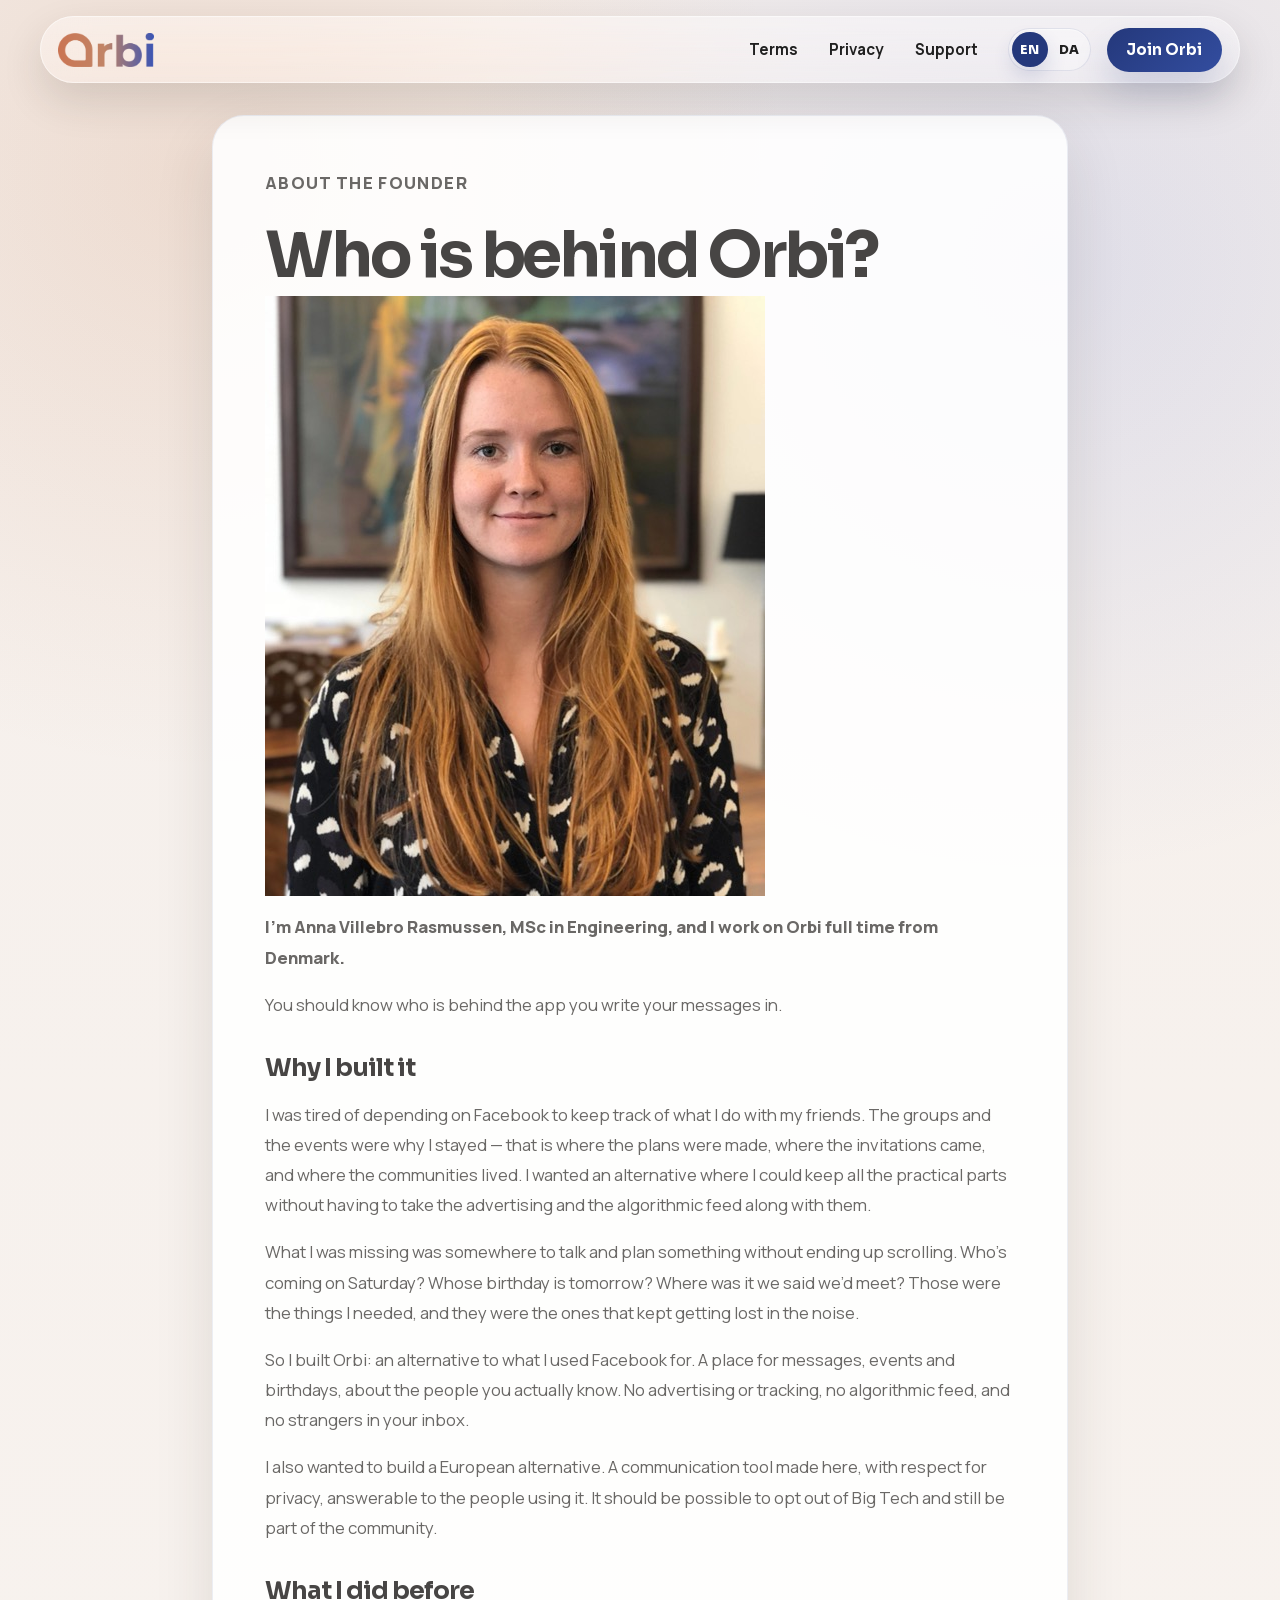
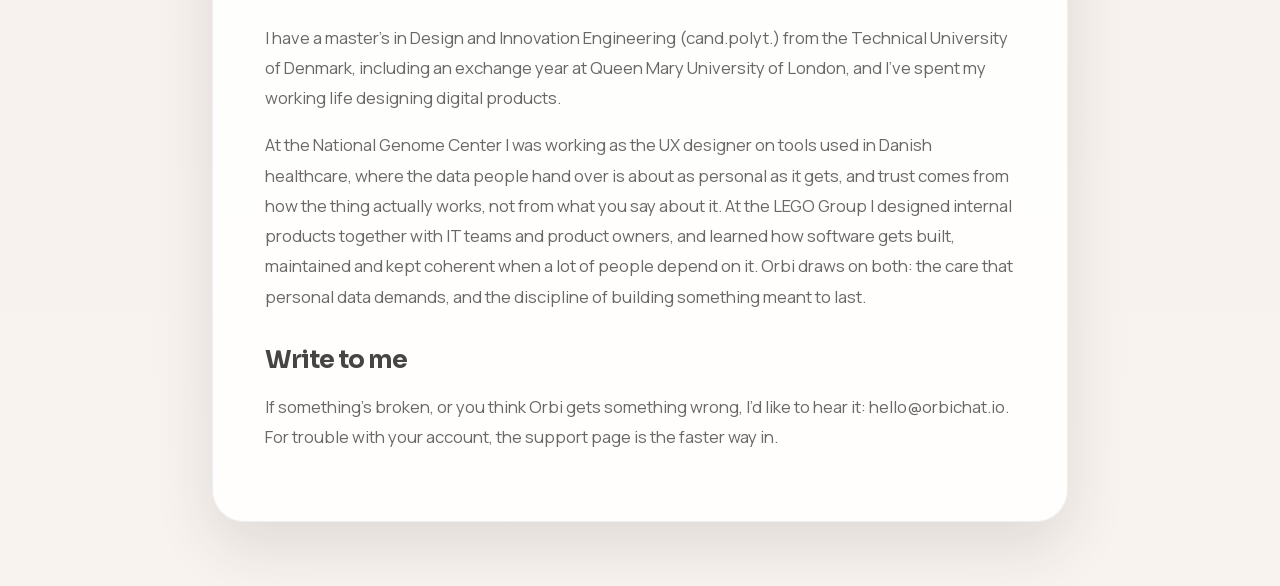
==== commit e6e85a53: "Add Danish founder page; support language docs Introduce a Danish about-the-founder document (about/" ====
--- a/about/index.html
+++ b/about/index.html
@@ -17,6 +17,9 @@
     />
     <meta name="robots" content="noindex, nofollow" />
     <link rel="canonical" href="https://orbichat.io/about/" />
+    <link rel="alternate" hreflang="en" href="https://orbichat.io/about/" />
+    <link rel="alternate" hreflang="da" href="https://orbichat.io/about/da/" />
+    <link rel="alternate" hreflang="x-default" href="https://orbichat.io/about/" />
     <meta property="og:type" content="website" />
     <meta property="og:site_name" content="Orbi" />
     <meta property="og:title" content="About the Founder | Orbi Chat &amp; Events" />
@@ -35,9 +38,14 @@
             <img src="../assets/orbi-logo-color.png" alt="Orbi" />
           </a>
           <nav class="site-nav desktop-nav" aria-label="Secondary">
+            <a href="../terms/">Terms</a>
             <a href="../privacy/">Privacy</a>
             <a href="../support/">Support</a>
           </nav>
+          <div class="language-switcher desktop-language" aria-label="Language">
+            <button class="language-option is-active" type="button" data-language-option="en" data-language-href="./">EN</button>
+            <button class="language-option" type="button" data-language-option="da" data-language-href="da/">DA</button>
+          </div>
           <a class="cta-pill desktop-cta" href="../">Join Orbi</a>
           <button
             class="menu-toggle"
@@ -52,9 +60,14 @@
           </button>
           <div class="mobile-menu" id="mobile-menu">
             <nav class="mobile-nav" aria-label="Mobile Secondary">
+              <a href="../terms/" data-menu-close>Terms</a>
               <a href="../privacy/" data-menu-close>Privacy</a>
               <a href="../support/" data-menu-close>Support</a>
             </nav>
+            <div class="language-switcher mobile-language" aria-label="Language">
+              <button class="language-option is-active" type="button" data-language-option="en" data-language-href="./">EN</button>
+              <button class="language-option" type="button" data-language-option="da" data-language-href="da/">DA</button>
+            </div>
             <a class="cta-pill mobile-cta" href="../" data-menu-close
               >Join Orbi</a
             >
@@ -70,10 +83,12 @@
           <div class="founder-intro">
             <img
               class="founder-photo"
-              src="../assets/founder-placeholder.svg"
+              src="../assets/founder.jpg"
               alt="Anna Villebro Rasmussen"
-              width="400"
-              height="480"
+              width="500"
+              height="600"
+              loading="lazy"
+              decoding="async"
             />
             <p class="legal-lead">
               I’m Anna Villebro Rasmussen, MSc in Engineering, and I work on Orbi
@@ -88,26 +103,31 @@
           <section>
             <h2>Why I built it</h2>
             <p>
-              I wanted one place to talk with my friends and plan the things we
-              actually do together. The apps I was using kept drifting into
-              something else: feeds to scroll, posts to react to, a quiet nudge
-              to stay a bit longer. The practical parts got buried — who’s
-              coming on Saturday, whose birthday is tomorrow, where we said
-              we’d meet.
+              I was tired of depending on Facebook to keep track of what I do
+              with my friends. The groups and the events were why I stayed —
+              that is where the plans were made, where the invitations came,
+              and where the communities lived. I wanted an alternative where I
+              could keep all the practical parts without having to take the
+              advertising and the algorithmic feed along with them.
             </p>
             <p>
-              So I built what I wanted instead. Orbi sits between a chat app
-              and a social network, and stays on the practical side of that
-              line: messages, events and birthdays. No advertising, no
-              algorithmic feed, and no strangers turning up in your inbox —
-              people can only reach you once you’ve accepted them.
+              What I was missing was somewhere to talk and plan something
+              without ending up scrolling. Who’s coming on Saturday? Whose
+              birthday is tomorrow? Where was it we said we’d meet? Those were
+              the things I needed, and they were the ones that kept getting
+              lost in the noise.
             </p>
             <p>
-              There’s a second reason. Almost everything we talk to each other
-              through is built outside Europe, under someone else’s rules, and
-              paid for by advertising. I wanted the alternative to exist: a
-              communication tool made here, held to European privacy standards,
-              and answerable to the people using it.
+              So I built Orbi: an alternative to what I used Facebook for. A
+              place for messages, events and birthdays, about the people you
+              actually know. No advertising or tracking, no algorithmic feed,
+              and no strangers in your inbox.
+            </p>
+            <p>
+              I also wanted to build a European alternative. A communication
+              tool made here, with respect for privacy, answerable to the
+              people using it. It should be possible to opt out of Big Tech
+              and still be part of the community.
             </p>
           </section>
 
@@ -133,39 +153,10 @@
           </section>
 
           <section>
-            <h2>How Orbi is run</h2>
-            <ul>
-              <li>
-                <strong>Free, and free of advertising.</strong> Orbi doesn’t
-                sell personal data, profiles or access to you, and no decision
-                here is made to keep you on the screen longer.
-              </li>
-              <li>
-                <strong>Encrypted end to end.</strong> Messages and calls are
-                encrypted between the people in them, so I can’t read or hear
-                them either.
-              </li>
-              <li>
-                <strong>Danish and European.</strong> Run from Denmark under
-                Danish and EU law, with the backend hosted in Frankfurt,
-                Germany.
-              </li>
-              <li>
-                <strong>Registered in Denmark</strong> as [company name], CVR
-                [number].
-              </li>
-            </ul>
-            <p>
-              What Orbi collects, and what it doesn’t, is spelled out in the
-              <a href="../privacy/">privacy policy</a>.
-            </p>
-          </section>
-
-          <section>
             <h2>Write to me</h2>
             <p>
               If something’s broken, or you think Orbi gets something wrong,
-              I’d rather hear it:
+              I’d like to hear it:
               <a href="mailto:hello@orbichat.io">hello@orbichat.io</a>. For
               trouble with your account, the
               <a href="../support/">support page</a> is the faster way in.
--- a/styles.css
+++ b/styles.css
@@ -447,6 +447,13 @@
   line-height: 0.95;
 }
 
+/* The "Orbi - Chat & Events" line is part of the heading, styled as before. */
+.hero h1 .eyebrow {
+  display: block;
+  font-family: "Manrope", sans-serif;
+  line-height: 1.4;
+}
+
 .hero-text,
 .hero-subtext,
 .section-heading p,
@@ -1681,34 +1688,6 @@
   color: var(--ink);
 }
 
-.founder-intro {
-  display: flex;
-  gap: clamp(1.25rem, 3vw, 2rem);
-  align-items: center;
-  margin: 2rem 0 0.5rem;
-}
-
-.founder-photo {
-  flex: none;
-  width: clamp(112px, 26vw, 168px);
-  aspect-ratio: 5 / 6;
-  border-radius: var(--radius-lg);
-  object-fit: cover;
-  background: var(--bg-soft);
-  border: 1px solid var(--line);
-}
-
-.founder-intro p {
-  margin: 0;
-}
-
-@media (max-width: 560px) {
-  .founder-intro {
-    flex-direction: column;
-    align-items: flex-start;
-  }
-}
-
 .legal-lead {
   font-weight: 800;
   color: var(--brand-blue);
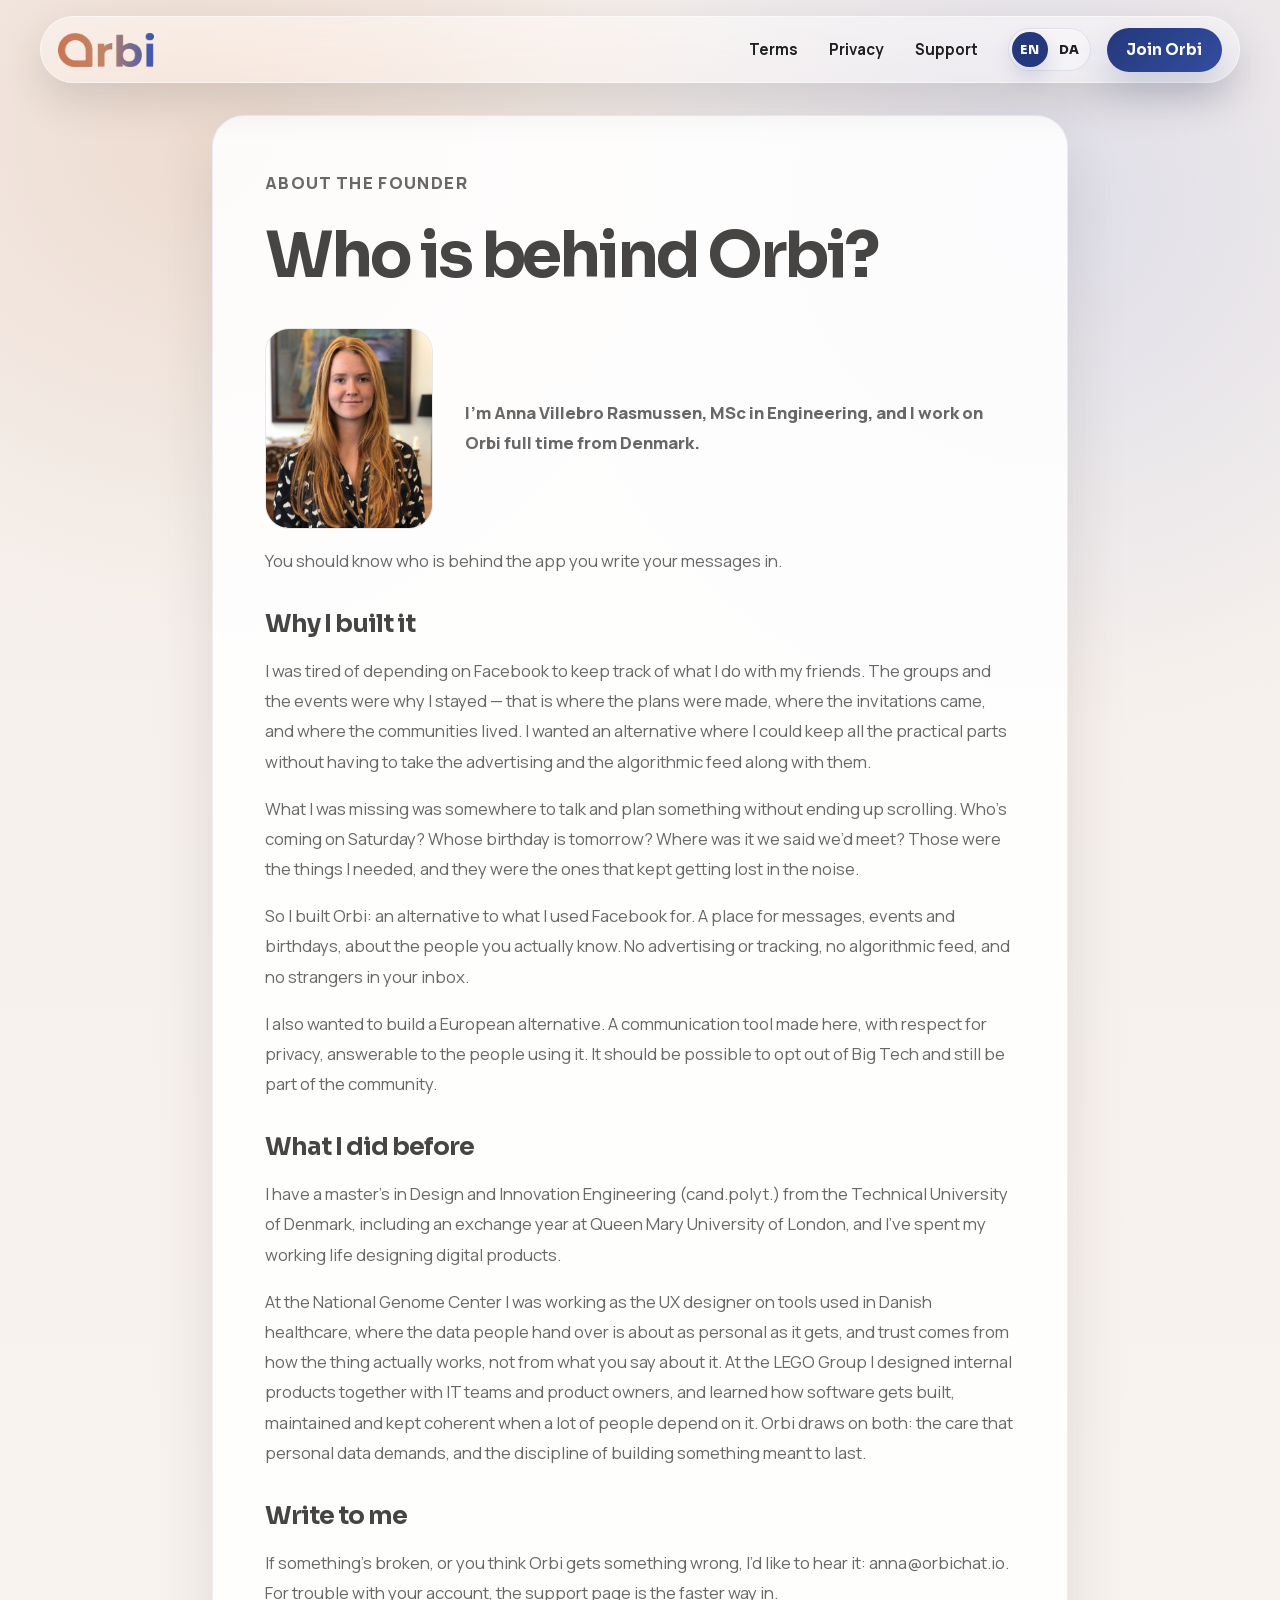
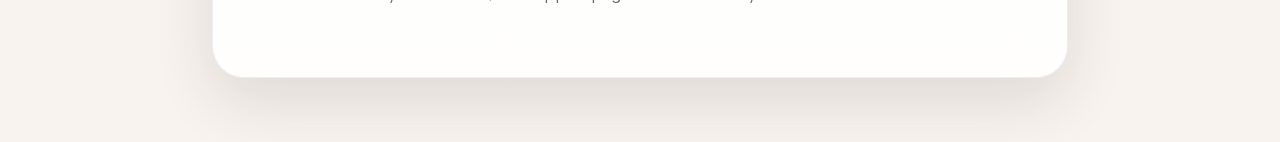
==== commit 33df380b: "Update contact email on About pages This change updates the contact email shown on the English and D" ====
--- a/about/index.html
+++ b/about/index.html
@@ -157,7 +157,7 @@
             <p>
               If something’s broken, or you think Orbi gets something wrong,
               I’d like to hear it:
-              <a href="mailto:hello@orbichat.io">hello@orbichat.io</a>. For
+              <a href="mailto:anna@orbichat.io">anna@orbichat.io</a>. For
               trouble with your account, the
               <a href="../support/">support page</a> is the faster way in.
             </p>
--- a/styles.css
+++ b/styles.css
@@ -1688,6 +1688,34 @@
   color: var(--ink);
 }
 
+.founder-intro {
+  display: flex;
+  gap: clamp(1.25rem, 3vw, 2rem);
+  align-items: center;
+  margin: 2rem 0 0.5rem;
+}
+
+.founder-photo {
+  flex: none;
+  width: clamp(112px, 26vw, 168px);
+  aspect-ratio: 5 / 6;
+  border-radius: var(--radius-lg);
+  object-fit: cover;
+  background: var(--bg-soft);
+  border: 1px solid var(--line);
+}
+
+.founder-intro p {
+  margin: 0;
+}
+
+@media (max-width: 560px) {
+  .founder-intro {
+    flex-direction: column;
+    align-items: flex-start;
+  }
+}
+
 .legal-lead {
   font-weight: 800;
   color: var(--brand-blue);
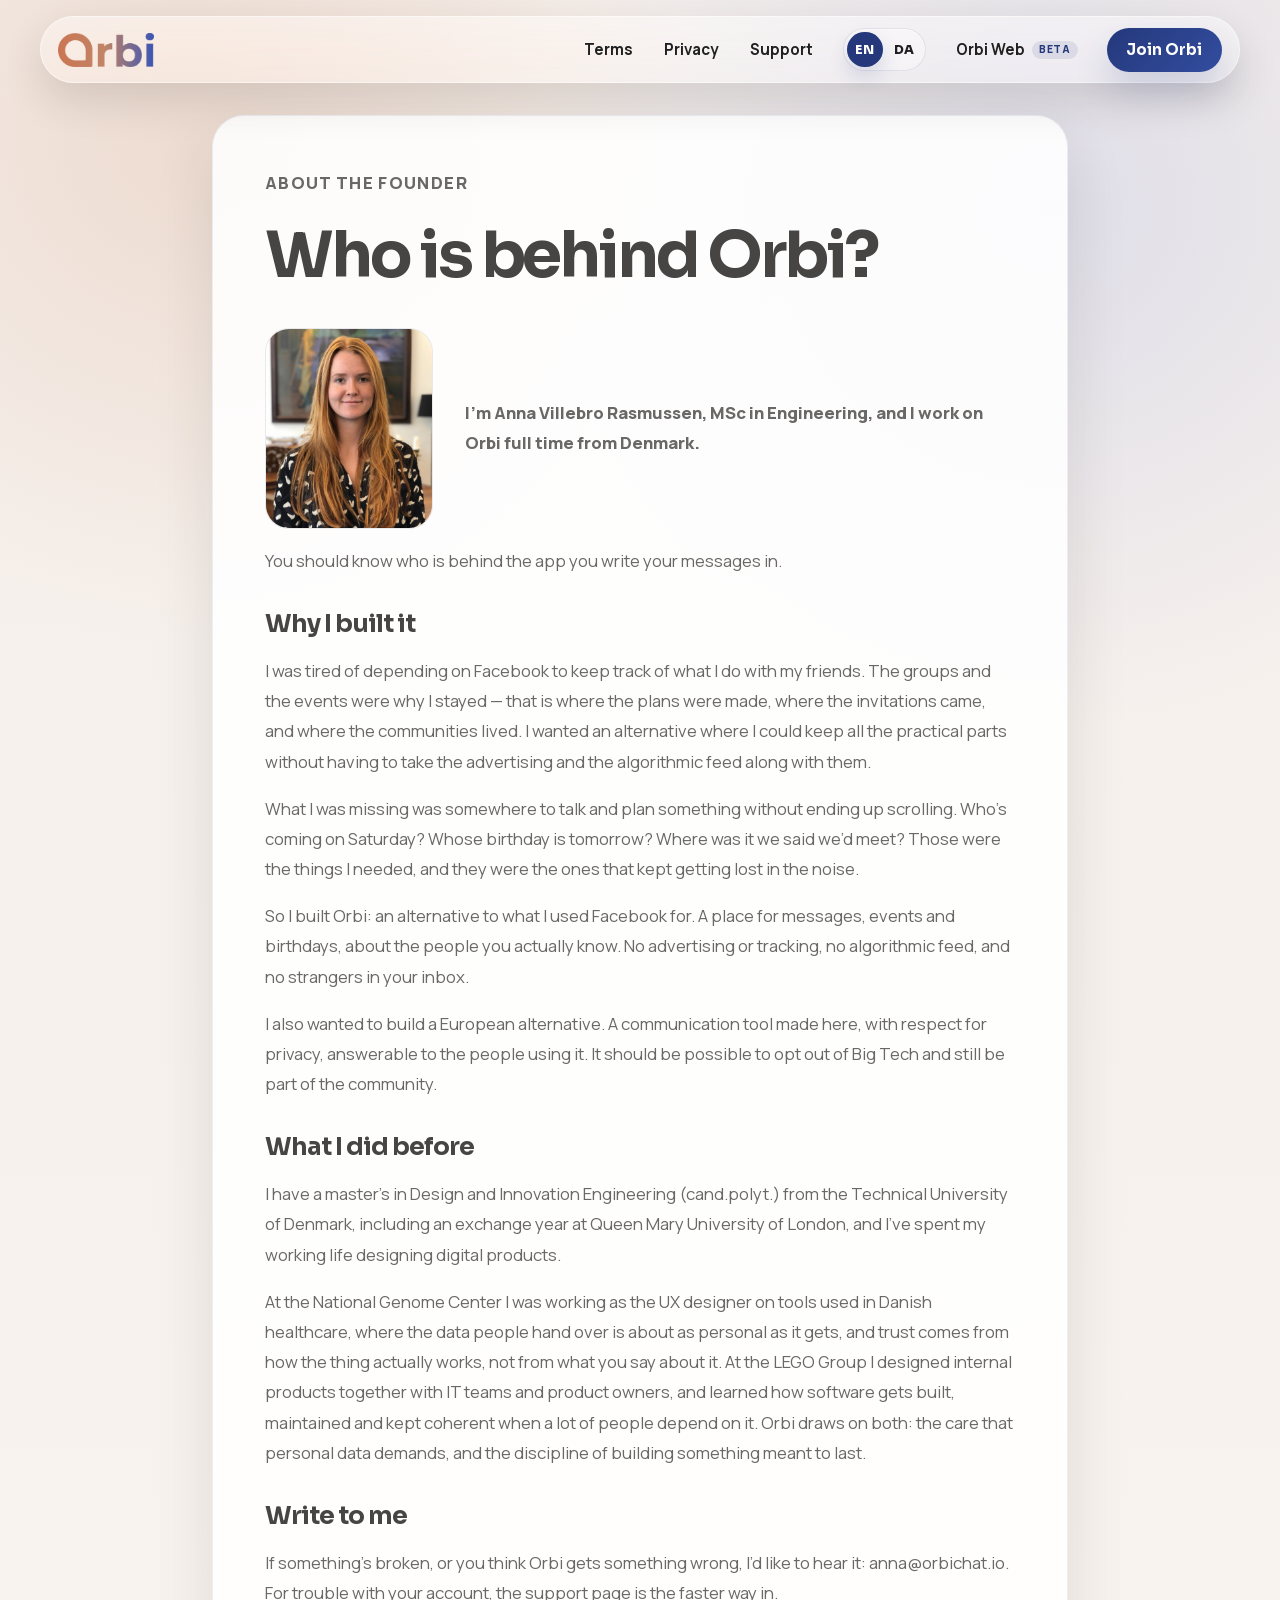
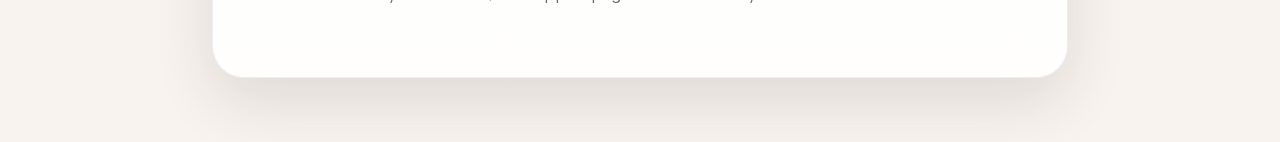
==== commit 40a4eb14: "Promote Orbi Web beta across the site Add Orbi Web links to page headers, the app download section, " ====
--- a/about/index.html
+++ b/about/index.html
@@ -46,6 +46,9 @@
             <button class="language-option is-active" type="button" data-language-option="en" data-language-href="./">EN</button>
             <button class="language-option" type="button" data-language-option="da" data-language-href="da/">DA</button>
           </div>
+          <a class="web-link desktop-web" href="https://web.orbichat.io"
+            ><span>Orbi Web</span><span class="beta-tag">Beta</span></a
+          >
           <a class="cta-pill desktop-cta" href="../">Join Orbi</a>
           <button
             class="menu-toggle"
--- a/styles.css
+++ b/styles.css
@@ -255,6 +255,78 @@
   width: 100%;
 }
 
+/* Orbi Web, for people who already have the app: a quiet link beside
+   "Join Orbi", as WhatsApp's "Log in", not a second call to action. */
+.web-link {
+  position: relative;
+  z-index: 1;
+  flex-shrink: 0;
+  display: inline-flex;
+  align-items: center;
+  gap: 0.45rem;
+  padding: 0.65rem 0.85rem;
+  border-radius: var(--radius-pill);
+  color: #202020;
+  font-size: 0.95rem;
+  font-weight: 700;
+  transition: background-color 180ms ease;
+}
+
+.web-link:hover,
+.web-link:focus-visible {
+  background: rgba(36, 56, 123, 0.06);
+  outline: none;
+}
+
+/* Where the header gets tight, a more compact one, so the link fits
+   without making the header taller than it was without it: no "Beta" tag,
+   and less room around the links (under 760 the menu takes over). */
+@media (max-width: 1179px) {
+  .web-link .beta-tag {
+    display: none;
+  }
+
+  .site-nav a,
+  .web-link {
+    padding-left: 0.6rem;
+    padding-right: 0.6rem;
+  }
+}
+
+@media (max-width: 1023px) {
+  .nav-shell {
+    gap: 0.5rem;
+  }
+
+  .site-nav {
+    gap: 0;
+  }
+
+  .site-nav a,
+  .web-link {
+    padding-left: 0.5rem;
+    padding-right: 0.5rem;
+    font-size: 0.9rem;
+  }
+
+  .cta-pill.desktop-cta {
+    padding-left: 1rem;
+    padding-right: 1rem;
+  }
+}
+
+.beta-tag {
+  padding: 0.1rem 0.45rem;
+  border-radius: 999px;
+  background: rgba(36, 56, 123, 0.1);
+  color: var(--brand-blue);
+  font-size: 0.64rem;
+  font-weight: 800;
+  letter-spacing: 0.05em;
+  line-height: 1.5;
+  text-transform: uppercase;
+}
+
 .menu-toggle,
 .mobile-menu {
   display: none;
@@ -516,6 +588,22 @@
   border-radius: 50%;
   background: var(--brand-orange);
   box-shadow: 0 0 0 0.25rem rgba(244, 161, 101, 0.16);
+}
+
+/* Under the store badges: Orbi Web, for those who already have the app. */
+.web-note {
+  grid-column: 1 / -1;
+  margin: 0;
+  color: var(--muted);
+  font-size: 0.92rem;
+}
+
+.web-note a {
+  margin-left: 0.2rem;
+  color: var(--brand-blue);
+  font-weight: 700;
+  text-decoration: underline;
+  text-underline-offset: 0.18em;
 }
 
 .store-badge {
@@ -764,6 +852,21 @@
   text-transform: uppercase;
 }
 
+/* Nearly ready: blue, apart from what is still in development. */
+.roadmap-status--soon {
+  background: rgba(36, 56, 123, 0.1);
+  color: var(--brand-blue);
+}
+
+.roadmap-link {
+  display: inline-block;
+  margin-top: 0.9rem;
+  color: var(--brand-blue);
+  font-weight: 800;
+  text-decoration: underline;
+  text-underline-offset: 0.18em;
+}
+
 .roadmap-note {
   margin: 1.6rem 0 0;
   color: var(--muted);
@@ -2176,6 +2279,7 @@
   }
 
   .desktop-nav,
+  .desktop-web,
   .desktop-cta,
   .desktop-language {
     display: none;
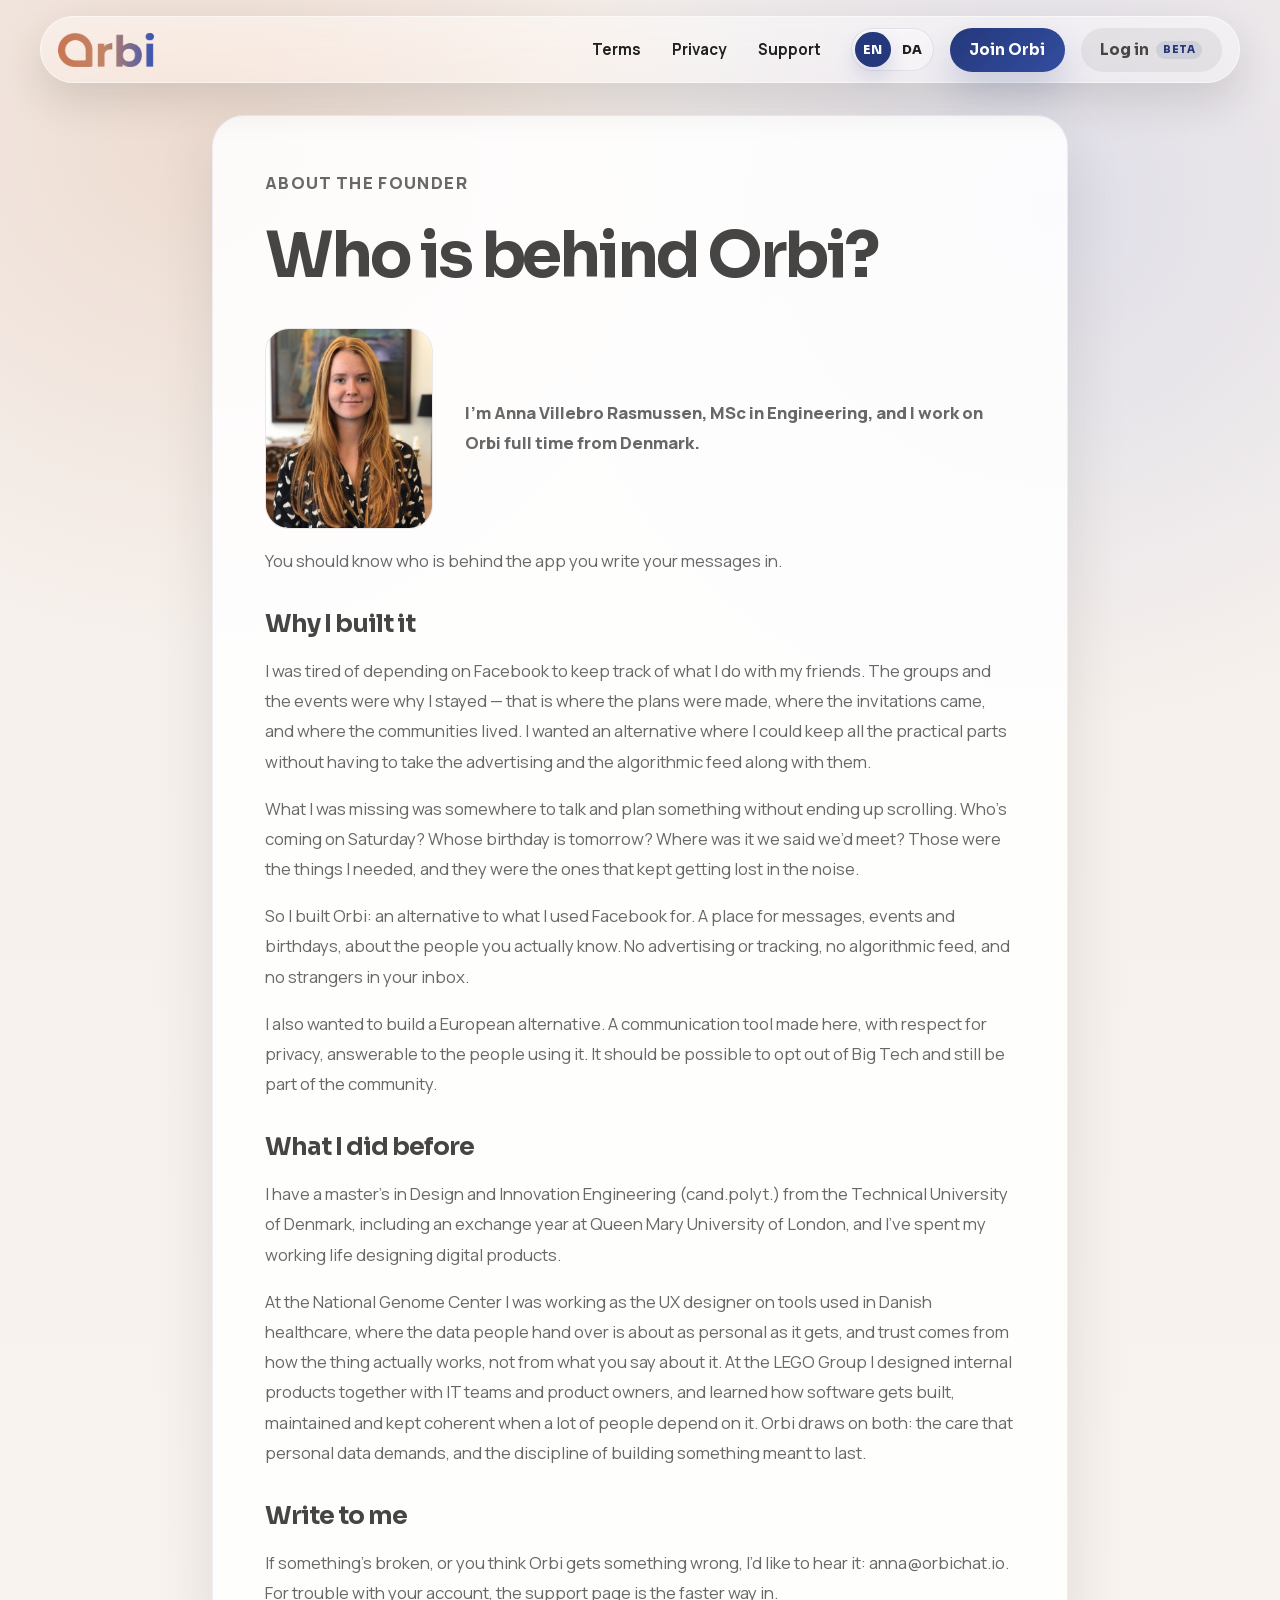
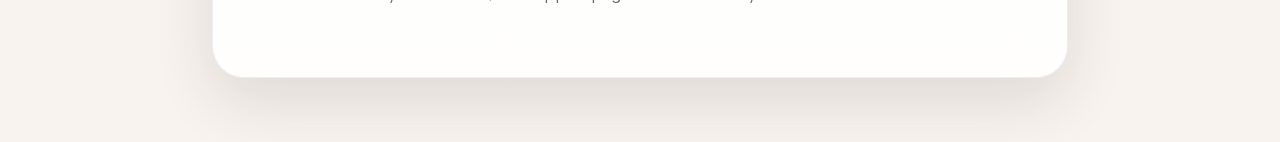
==== commit 1b441b1c: "Restyle Orbi Web as a login pill Change the navigation label from “Orbi Web” to “Log in” (localized " ====
--- a/about/index.html
+++ b/about/index.html
@@ -46,10 +46,10 @@
             <button class="language-option is-active" type="button" data-language-option="en" data-language-href="./">EN</button>
             <button class="language-option" type="button" data-language-option="da" data-language-href="da/">DA</button>
           </div>
-          <a class="web-link desktop-web" href="https://web.orbichat.io"
-            ><span>Orbi Web</span><span class="beta-tag">Beta</span></a
+          <a class="cta-pill desktop-cta" href="../">Join Orbi</a>
+          <a class="cta-pill web-pill desktop-web" href="https://web.orbichat.io"
+            ><span>Log in</span><span class="beta-tag">Beta</span></a
           >
-          <a class="cta-pill desktop-cta" href="../">Join Orbi</a>
           <button
             class="menu-toggle"
             type="button"
--- a/styles.css
+++ b/styles.css
@@ -255,64 +255,14 @@
   width: 100%;
 }
 
-/* Orbi Web, for people who already have the app: a quiet link beside
-   "Join Orbi", as WhatsApp's "Log in", not a second call to action. */
-.web-link {
-  position: relative;
-  z-index: 1;
+/* "Log ind" to Orbi Web, for people who already have the app: a grey pill
+   after "Join Orbi", the quieter of the two, with its "Beta" tag inside. */
+.web-pill {
   flex-shrink: 0;
-  display: inline-flex;
-  align-items: center;
   gap: 0.45rem;
-  padding: 0.65rem 0.85rem;
-  border-radius: var(--radius-pill);
-  color: #202020;
-  font-size: 0.95rem;
-  font-weight: 700;
-  transition: background-color 180ms ease;
-}
-
-.web-link:hover,
-.web-link:focus-visible {
-  background: rgba(36, 56, 123, 0.06);
-  outline: none;
-}
-
-/* Where the header gets tight, a more compact one, so the link fits
-   without making the header taller than it was without it: no "Beta" tag,
-   and less room around the links (under 760 the menu takes over). */
-@media (max-width: 1179px) {
-  .web-link .beta-tag {
-    display: none;
-  }
-
-  .site-nav a,
-  .web-link {
-    padding-left: 0.6rem;
-    padding-right: 0.6rem;
-  }
-}
-
-@media (max-width: 1023px) {
-  .nav-shell {
-    gap: 0.5rem;
-  }
-
-  .site-nav {
-    gap: 0;
-  }
-
-  .site-nav a,
-  .web-link {
-    padding-left: 0.5rem;
-    padding-right: 0.5rem;
-    font-size: 0.9rem;
-  }
-
-  .cta-pill.desktop-cta {
-    padding-left: 1rem;
-    padding-right: 1rem;
-  }
+  background: rgba(71, 69, 68, 0.08);
+  color: var(--ink);
+  box-shadow: none;
 }
 
 .beta-tag {
@@ -325,6 +275,51 @@
   letter-spacing: 0.05em;
   line-height: 1.5;
   text-transform: uppercase;
+}
+
+/* Where the header gets tight, a more compact one, so the pill fits
+   without making the header taller than needed (under 760 the menu takes
+   over). */
+@media (max-width: 1179px) {
+  .site-nav a {
+    padding-left: 0.6rem;
+    padding-right: 0.6rem;
+  }
+}
+
+/* Below 1070 the pill drops its "Beta" tag, so the nav stays on one line. */
+@media (max-width: 1069px) {
+  .web-pill .beta-tag {
+    display: none;
+  }
+
+  .cta-pill.desktop-cta,
+  .web-pill {
+    padding-left: 1rem;
+    padding-right: 1rem;
+  }
+}
+
+@media (max-width: 1023px) {
+  .nav-shell {
+    gap: 0.5rem;
+  }
+
+  .site-nav {
+    gap: 0;
+  }
+
+  .site-nav a {
+    padding-left: 0.5rem;
+    padding-right: 0.5rem;
+    font-size: 0.9rem;
+  }
+
+  .cta-pill.desktop-cta,
+  .web-pill {
+    padding-left: 1rem;
+    padding-right: 1rem;
+  }
 }
 
 .menu-toggle,
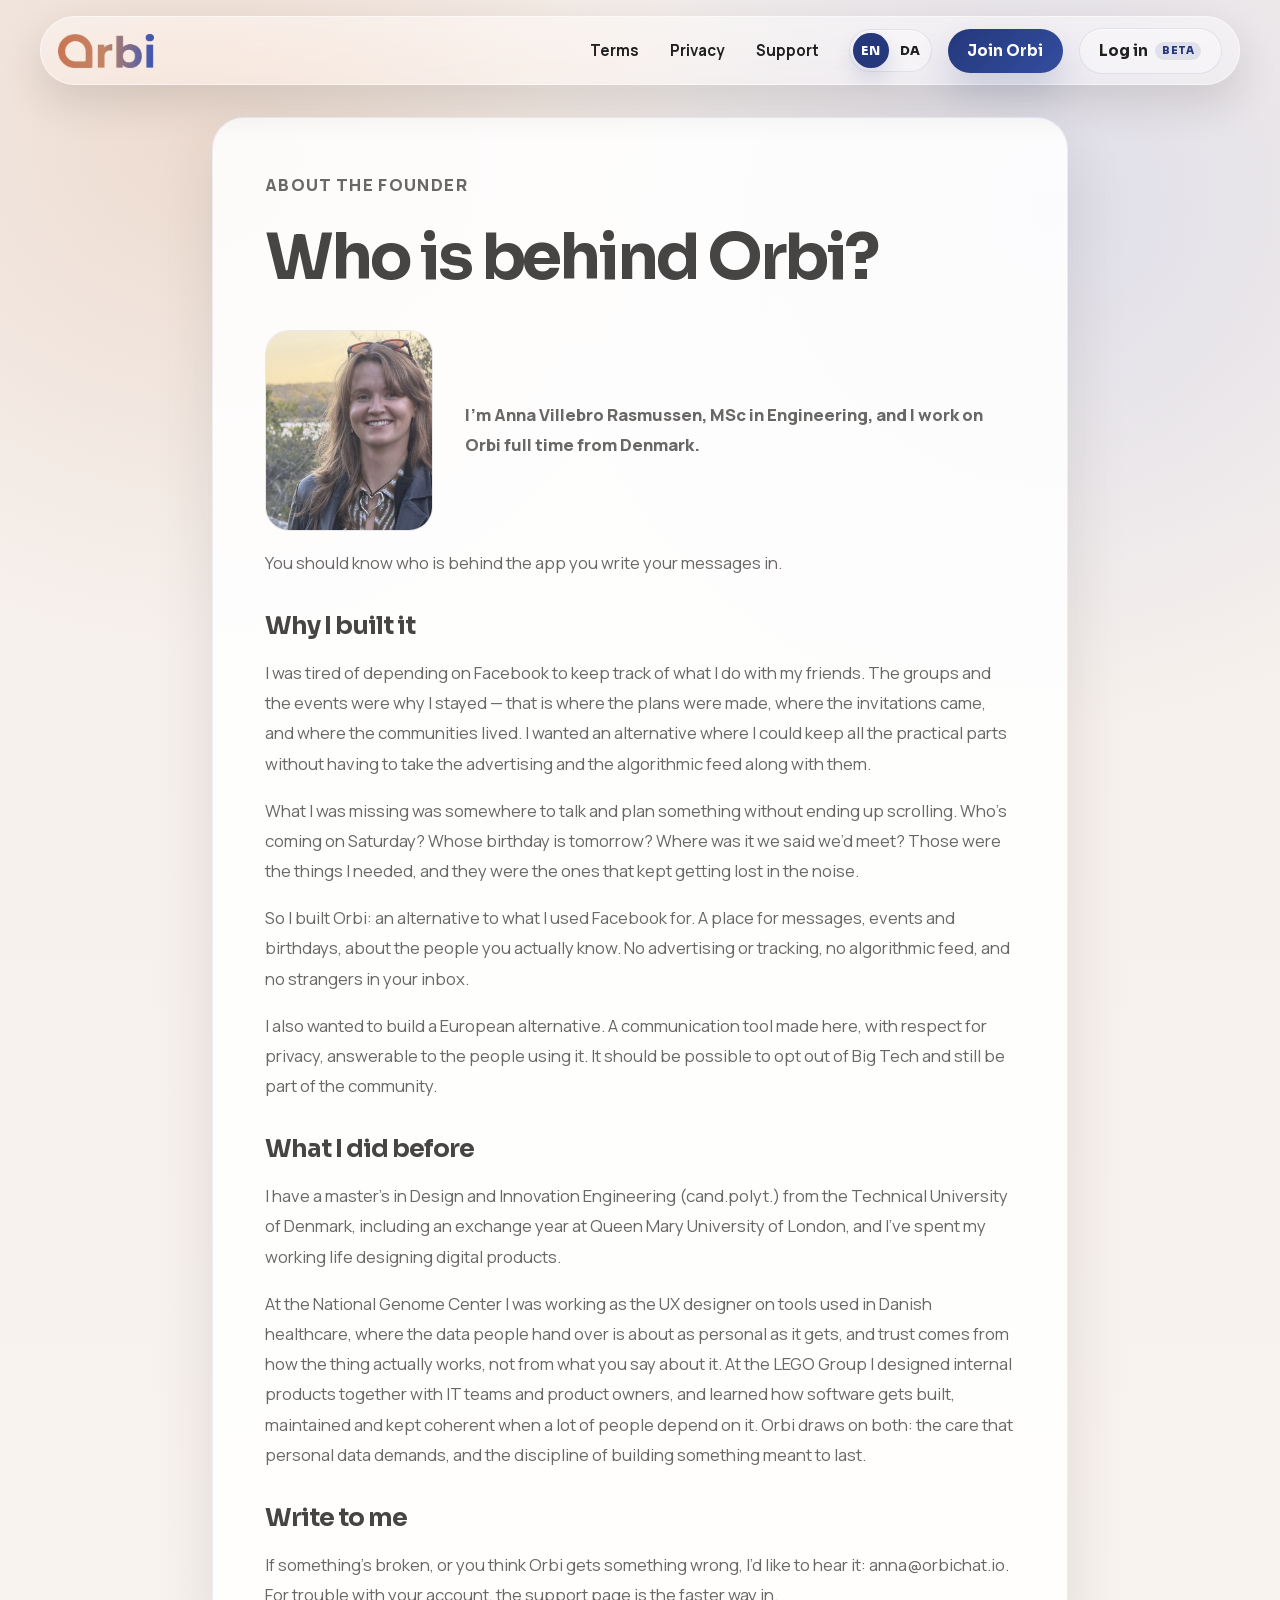
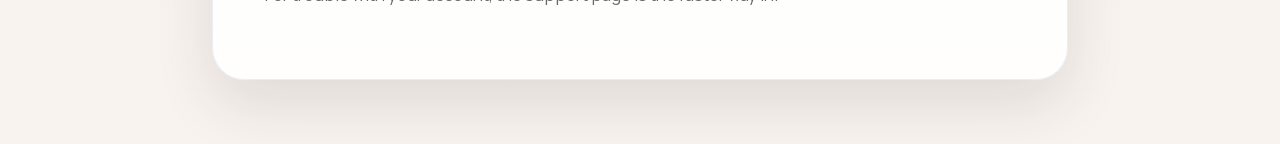
==== commit ea972fde: "Tidy site copy and dismiss menus on outside click Standardize capitalization and refine English and " ====
--- a/about/index.html
+++ b/about/index.html
@@ -10,7 +10,7 @@
   <head>
     <meta charset="UTF-8" />
     <meta name="viewport" content="width=device-width, initial-scale=1.0" />
-    <title>About the Founder | Orbi Chat &amp; Events</title>
+    <title>About the founder | Orbi Chat &amp; Events</title>
     <meta
       name="description"
       content="Who builds Orbi: a Danish-run chat and event app, made in Denmark under European privacy law."
@@ -22,7 +22,7 @@
     <link rel="alternate" hreflang="x-default" href="https://orbichat.io/about/" />
     <meta property="og:type" content="website" />
     <meta property="og:site_name" content="Orbi" />
-    <meta property="og:title" content="About the Founder | Orbi Chat &amp; Events" />
+    <meta property="og:title" content="About the founder | Orbi Chat &amp; Events" />
     <meta property="og:description" content="Who builds Orbi, and how it is run from Denmark." />
     <meta property="og:url" content="https://orbichat.io/about/" />
     <link rel="icon" type="image/png" href="../assets/favicon.png" />
--- a/styles.css
+++ b/styles.css
@@ -57,6 +57,9 @@
   --radius-pill: 999px;
   --content-width: 1200px;
   --section-padding: clamp(4rem, 7vw, 6.5rem);
+  /* The logo's orange-to-blue, for gradient words. */
+  --orbi-text-gradient: linear-gradient(90deg, #c8714e 0%, #c58a68 40%, #7d6b98 72%, #3f50b8 100%);
+  --orbi-text-gradient-end: #3f50b8;
 }
 
 *,
@@ -101,6 +104,15 @@
   top: 0;
   z-index: 20;
   padding: calc(0.65rem + 6px) 0.85rem 0;
+}
+
+/* On the front page the bar floats over the hero from the start, as it does
+   once the page scrolls, so the first view is the same as the logo link's
+   (#top). The hero's own top padding keeps the headline clear of the bar. */
+.site-header-overlay {
+  position: fixed;
+  left: 0;
+  right: 0;
 }
 
 .nav-shell {
@@ -158,7 +170,7 @@
   position: relative;
   z-index: 1;
   display: flex;
-  flex-wrap: wrap;
+  flex-wrap: nowrap;
   align-items: center;
   justify-content: center;
   gap: 0.25rem;
@@ -172,6 +184,7 @@
 }
 
 .site-nav a {
+  white-space: nowrap;
   padding: 0.65rem 0.85rem;
   font-size: 0.95rem;
   font-weight: 700;
@@ -255,14 +268,17 @@
   width: 100%;
 }
 
-/* "Log ind" to Orbi Web, for people who already have the app: a grey pill
-   after "Join Orbi", the quieter of the two, with its "Beta" tag inside. */
+/* "Log ind" to Orbi Web, for people who already have the app: after "Join
+   Orbi", the quieter of the two, in the language switcher's light glass
+   (same fill, line and highlight), with its "Beta" tag inside. */
 .web-pill {
   flex-shrink: 0;
   gap: 0.45rem;
-  background: rgba(71, 69, 68, 0.08);
-  color: var(--ink);
-  box-shadow: none;
+  background: rgba(255, 255, 255, 0.34);
+  border: 1px solid rgba(36, 56, 123, 0.1);
+  box-shadow: inset 0 1px 0 rgba(255, 255, 255, 0.46);
+  /* The nav's dark text, as "FAQ" and "Contact us" beside it. */
+  color: #202020;
 }
 
 .beta-tag {
@@ -278,7 +294,7 @@
 }
 
 /* Where the header gets tight, a more compact one, so the pill fits
-   without making the header taller than needed (under 760 the menu takes
+   without making the header taller than needed (under 920 the menu takes
    over). */
 @media (max-width: 1179px) {
   .site-nav a {
@@ -434,8 +450,15 @@
   grid-template-columns: minmax(0, 1fr) minmax(320px, 460px);
   align-items: center;
   gap: clamp(2rem, 5vw, 4rem);
-  min-height: calc(100vh - 7rem);
+  /* With the bar floating over it, this centres the hero where the logo
+     link used to land it. */
+  min-height: calc(100vh - 9.5rem);
   isolation: isolate;
+}
+
+/* The bar (about 85px) floats over the top of the hero. */
+.hero.section {
+  padding-top: max(var(--section-padding), 7.5rem);
 }
 
 .hero::before,
@@ -481,6 +504,20 @@
   max-width: 40rem;
 }
 
+/* Side by side, the screenshot column is taller than the screen, so the text
+   places itself against the screen instead: vertically centred between the
+   bar (85px) and the bottom of the first view, and never closer to the bar
+   than the hero's top padding. The height is 100vh - 2 x padding + 85px. */
+@media (min-width: 1025px) {
+  .hero-copy {
+    align-self: start;
+    display: flex;
+    flex-direction: column;
+    justify-content: center;
+    min-height: calc(100vh - 9.7rem);
+  }
+}
+
 .eyebrow {
   margin: 0 0 1rem;
   font-size: 0.9rem;
@@ -492,11 +529,6 @@
 
 .eyebrow-light {
   color: rgba(255, 255, 255, 0.74);
-}
-
-.highlight {
-  color: var(--brand-orange);
-  font-weight: 700;
 }
 
 .hero h1,
@@ -510,19 +542,26 @@
 }
 
 .hero h1 {
-  font-size: clamp(3rem, 7vw, 4.8rem);
-  line-height: 0.95;
-}
-
-/* The "Orbi - Chat & Events" line is part of the heading, styled as before. */
-.hero h1 .eyebrow {
+  font-size: clamp(2.6rem, 6vw, 4.1rem);
+  line-height: 1.08;
+}
+
+/* The headline's last word, on its own line in the Orbi logo's colours. The
+   padding keeps the gradient under descenders (the g), which the tight line
+   height would otherwise cut off. */
+.hero h1 .hero-gradient {
   display: block;
-  font-family: "Manrope", sans-serif;
-  line-height: 1.4;
+  width: fit-content;
+  padding-bottom: 0.12em;
+  margin-bottom: -0.12em;
+  background: var(--orbi-text-gradient);
+  -webkit-background-clip: text;
+  background-clip: text;
+  -webkit-text-fill-color: transparent;
+  color: transparent;
 }
 
 .hero-text,
-.hero-subtext,
 .section-heading p,
 .feature-copy p,
 .faq-item p,
@@ -535,17 +574,77 @@
   color: var(--muted);
 }
 
-.hero-subtext {
+/* Hero copy: a lead line and three short promises as chips. */
+.hero-copy .hero-text {
   max-width: 34rem;
-}
-
+  margin: 1.9rem 0 0;
+  color: var(--ink);
+  font-size: clamp(1.08rem, 1.6vw, 1.22rem);
+  line-height: 1.65;
+}
+
+/* Accented words in the hero text: bolder, in the headline's gradient. The
+   script sizes and shifts the gradient so it runs across the whole column;
+   beyond its end the background colour keeps the words blue. */
+.hero-copy .hero-accent {
+  font-weight: 800;
+  color: var(--orbi-text-gradient-end);
+  background-color: var(--orbi-text-gradient-end);
+  background-image: var(--orbi-text-gradient);
+  background-repeat: no-repeat;
+  -webkit-background-clip: text;
+  background-clip: text;
+  -webkit-text-fill-color: transparent;
+}
+
+.hero-points {
+  display: flex;
+  flex-wrap: wrap;
+  gap: 0.7rem;
+  margin: 1.9rem 0 0;
+  padding: 0;
+  list-style: none;
+}
+
+.hero-points li {
+  display: inline-flex;
+  align-items: center;
+  gap: 0.5rem;
+  padding: calc(0.45rem - 1px) calc(0.95rem - 1px) calc(0.45rem - 1px) calc(0.8rem - 1px);
+  /* The menu bar's frosted glass and white rim (.nav-shell), with a smaller
+     shadow. */
+  border: 1px solid rgba(255, 255, 255, 0.5);
+  border-radius: var(--radius-pill);
+  background:
+    linear-gradient(180deg, rgba(255, 255, 255, 0.32), rgba(255, 255, 255, 0.14)),
+    rgba(255, 255, 255, 0.18);
+  backdrop-filter: blur(22px) saturate(145%);
+  -webkit-backdrop-filter: blur(22px) saturate(145%);
+  box-shadow: 0 8px 22px rgba(47, 40, 36, 0.1);
+  color: var(--ink);
+  font-size: 0.9rem;
+  font-weight: 700;
+  line-height: 1.2;
+}
+
+.hero-points li::before {
+  content: "";
+  flex: 0 0 auto;
+  width: 0.45rem;
+  height: 0.45rem;
+  border-radius: 50%;
+  background: var(--brand-orange);
+  box-shadow: 0 0 0 0.2rem rgba(244, 161, 101, 0.16);
+}
+
+/* The store buttons, with the beta note as one small line below them. */
 .store-downloads {
   display: grid;
-  grid-template-columns: minmax(0, 1fr) 11.5rem;
-  align-items: center;
-  gap: 1rem;
+  grid-template-columns: 1fr;
+  justify-items: start;
+  gap: 1.1rem;
   max-width: 40rem;
-  margin-top: 2rem;
+  margin-top: 3.25rem;
 }
 
 .store-actions {
@@ -556,49 +655,34 @@
 
 .beta-note {
   display: flex;
-  align-items: flex-start;
-  gap: 0.6rem;
+  align-items: baseline;
+  gap: 0.55rem;
   margin: 0;
   color: var(--muted);
-  font-size: 0.78rem;
+  font-size: 0.8rem;
   line-height: 1.45;
 }
 
-.beta-note strong,
-.beta-note span {
-  display: block;
-}
-
 .beta-note strong {
-  margin-bottom: 0.1rem;
   color: var(--ink);
-  font-size: 0.82rem;
+  font-weight: 700;
+}
+
+.beta-note strong::after {
+  content: "·";
+  margin: 0 0.35rem;
+  color: var(--muted);
+  font-weight: 400;
 }
 
 .beta-note-dot {
   flex: 0 0 auto;
-  width: 0.55rem;
-  height: 0.55rem;
-  margin-top: 0.28rem;
+  align-self: center;
+  width: 0.45rem;
+  height: 0.45rem;
   border-radius: 50%;
   background: var(--brand-orange);
   box-shadow: 0 0 0 0.25rem rgba(244, 161, 101, 0.16);
-}
-
-/* Under the store badges: Orbi Web, for those who already have the app. */
-.web-note {
-  grid-column: 1 / -1;
-  margin: 0;
-  color: var(--muted);
-  font-size: 0.92rem;
-}
-
-.web-note a {
-  margin-left: 0.2rem;
-  color: var(--brand-blue);
-  font-weight: 700;
-  text-decoration: underline;
-  text-underline-offset: 0.18em;
 }
 
 .store-badge {
@@ -610,15 +694,17 @@
   transition: transform 180ms ease, filter 180ms ease;
 }
 
+/* The official badges, unaltered, at about 45px tall (Apple asks for at
+   least 40px; Google for a badge no smaller than the others), without a
+   shadow so they sit lightly next to the text. */
 .official-store-badge {
-  width: 13rem;
+  width: 9.75rem;
 }
 
 .official-store-badge img {
   display: block;
   width: 100%;
   height: auto;
-  filter: drop-shadow(0 14px 22px rgba(17, 17, 17, 0.14));
 }
 
 .app-store-badge,
@@ -635,6 +721,12 @@
   isolation: isolate;
   transform: translateY(-7.1rem);
   margin-bottom: -7.1rem;
+}
+
+/* One carousel per language; only the page's own language shows. */
+html[lang="da"] .hero-marquee[data-marquee-lang="en"],
+html:not([lang="da"]) .hero-marquee[data-marquee-lang="da"] {
+  display: none;
 }
 
 .hero-marquee {
@@ -698,6 +790,16 @@
   background: #2c2a2b;
   contain: layout paint;
   overflow: hidden;
+}
+
+/* A light-mode screenshot sits in a light phone, as in the App Store
+   screenshots (Figma "Orbi – App Store screenshots"): a warm off-white
+   frame with a thin white rim and a soft shadow below. */
+.marquee-shot-light {
+  background: linear-gradient(180deg, #fbfaf9 0%, #f7f5f4 100%);
+  box-shadow:
+    inset 0 0 0 1px #ffffff,
+    0 14px 24px -12px rgba(70, 50, 40, 0.28);
 }
 
 .marquee-shot img {
@@ -853,13 +955,13 @@
   color: var(--brand-blue);
 }
 
-.roadmap-link {
-  display: inline-block;
-  margin-top: 0.9rem;
-  color: var(--brand-blue);
-  font-weight: 800;
-  text-decoration: underline;
-  text-underline-offset: 0.18em;
+/* "Åbn Orbi Web": the card's one action, as a button like "Join Orbi",
+   close under its text and a little more compact. */
+.roadmap-button {
+  margin-top: 0.15rem;
+  min-height: 2.45rem;
+  padding: 0.6rem 1.05rem;
+  font-size: 0.9rem;
 }
 
 .roadmap-note {
@@ -905,11 +1007,32 @@
   align-items: center;
 }
 
-#why,
+/* The menu bar floats over the page (85px), so a menu link must land each
+   section's label below it. The coloured bands land at the top of the
+   screen, filling the bar's background with their own colour rather than a
+   strip of the section above; the light sections land a little higher. */
+#why {
+  scroll-margin-top: 5.5rem;
+}
+
+#roadmap {
+  scroll-margin-top: max(0px, calc(6.5rem - var(--section-padding)));
+}
+
 #features,
 #faq,
 #contact {
-  scroll-margin-top: 5.5rem;
+  scroll-margin-top: 0;
+}
+
+/* Where a band's own top padding is less than the bar, the band it was
+   linked to takes more, only while it is the link's target. */
+#faq:target {
+  padding-top: max(var(--section-padding), 6.5rem);
+}
+
+#contact:target {
+  padding-top: 6.5rem;
 }
 
 .feature-frame,
@@ -1706,6 +1829,14 @@
   gap: 1.5rem;
 }
 
+/* The company behind Orbi, as a Danish business site shows it. */
+.contact-card .company-info {
+  margin: 1rem 0 0;
+  color: rgba(255, 255, 255, 0.72);
+  font-size: 0.85rem;
+  line-height: 1.55;
+}
+
 .footer-logo {
   width: min(17rem, 55vw);
 }
@@ -2201,59 +2332,9 @@
   }
 }
 
-@media (max-width: 760px) {
-  .store-downloads {
-    grid-template-columns: 1fr;
-  }
-
-  .beta-note {
-    max-width: 18rem;
-  }
-
-  .legal-main {
-    width: 100%;
-    padding: 1rem 0.9rem 3rem;
-    overflow-x: clip;
-  }
-
-  .legal-sheet {
-    min-width: 0;
-    padding: 1.55rem 1.15rem;
-    border-radius: 1.5rem;
-  }
-
-  .legal-sheet h1 {
-    font-size: clamp(2.1rem, 11vw, 3rem);
-    overflow-wrap: anywhere;
-  }
-
-  .legal-sheet p,
-  .legal-sheet li,
-  .legal-sheet a {
-    overflow-wrap: anywhere;
-  }
-
-  .support-report-card {
-    min-width: 0;
-    margin: 1.5rem 0 2rem;
-    border-radius: 1.25rem;
-  }
-
-  .support-report-summary {
-    min-width: 0;
-    padding: 1.1rem;
-  }
-
-  .support-report-content {
-    min-width: 0;
-    padding: 0 1.1rem 1.1rem;
-  }
-
-  .support-report-card h2 {
-    margin-top: 1.2rem;
-    font-size: clamp(1.35rem, 7vw, 1.55rem);
-  }
-
+/* The menu button takes over below 920, before the links run out of room:
+   the Danish labels need about 875 px on one line. */
+@media (max-width: 919px) {
   .site-header {
     padding-left: 0.75rem;
     padding-right: 0.75rem;
@@ -2293,6 +2374,81 @@
 
   .nav-shell.menu-open .mobile-menu {
     display: block;
+  }
+}
+
+/* On a small laptop window only the page links move into the menu: the
+   language switch, "Join Orbi" and "Log in" (the menu has no login link) stay
+   in the header beside the menu button. */
+@media (min-width: 761px) and (max-width: 919px) {
+  .brand {
+    margin-right: 0;
+  }
+
+  .desktop-language {
+    display: inline-flex;
+    margin-left: auto;
+  }
+
+  .desktop-cta,
+  .desktop-web {
+    display: inline-flex;
+  }
+
+  .mobile-language,
+  .mobile-cta {
+    display: none;
+  }
+
+  .menu-toggle {
+    margin-left: 0.5rem;
+  }
+}
+
+@media (max-width: 760px) {
+
+  .legal-main {
+    width: 100%;
+    padding: 1rem 0.9rem 3rem;
+    overflow-x: clip;
+  }
+
+  .legal-sheet {
+    min-width: 0;
+    padding: 1.55rem 1.15rem;
+    border-radius: 1.5rem;
+  }
+
+  .legal-sheet h1 {
+    font-size: clamp(2.1rem, 11vw, 3rem);
+    overflow-wrap: anywhere;
+  }
+
+  .legal-sheet p,
+  .legal-sheet li,
+  .legal-sheet a {
+    overflow-wrap: anywhere;
+  }
+
+  .support-report-card {
+    min-width: 0;
+    margin: 1.5rem 0 2rem;
+    border-radius: 1.25rem;
+  }
+
+  .support-report-summary {
+    min-width: 0;
+    padding: 1.1rem;
+  }
+
+  .support-report-content {
+    min-width: 0;
+    padding: 0 1.1rem 1.1rem;
+  }
+
+  .support-report-card h2 {
+    margin-top: 1.2rem;
+    font-size: clamp(1.35rem, 7vw, 1.55rem);
   }
 
   .hero-visual {
@@ -2390,7 +2546,7 @@
   }
 
   .official-store-badge {
-    width: 13rem;
+    width: 9.75rem;
   }
 
   .official-store-badge img {
@@ -2496,16 +2652,21 @@
 
 @media (max-height: 860px) and (min-width: 1025px) {
   .hero.section {
-    padding-top: 2rem;
+    padding-top: 7.25rem;
     padding-bottom: 2rem;
   }
 
   .hero {
-    min-height: calc(100vh - 5.5rem);
+    min-height: calc(100vh - 10rem);
+  }
+
+  /* The same centring with this smaller top padding. */
+  .hero-copy {
+    min-height: calc(100vh - 9.2rem);
   }
 
   .store-downloads {
-    margin-top: 1.5rem;
+    margin-top: 2.5rem;
   }
 }
 
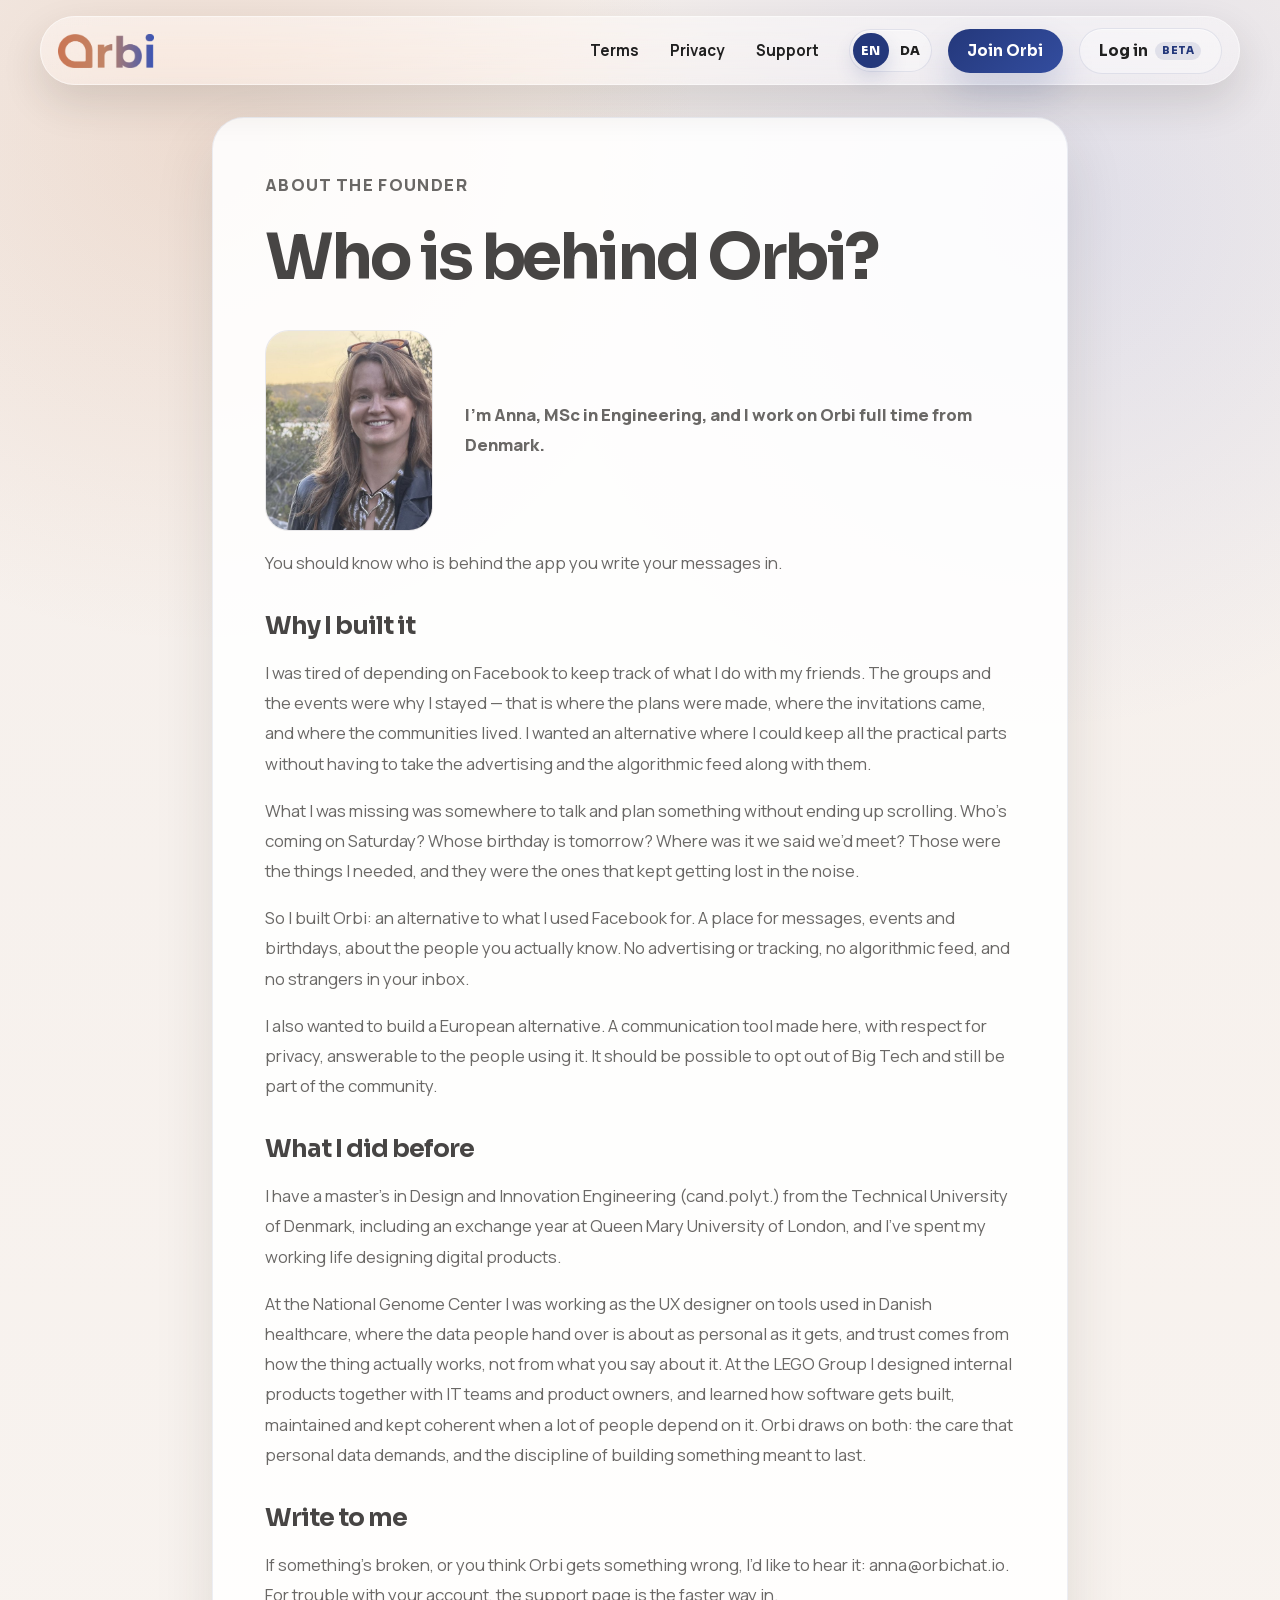
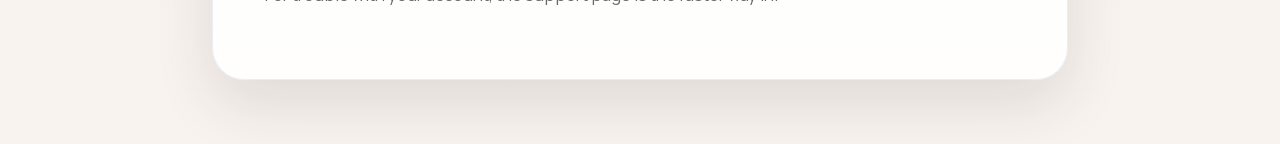
==== commit c0f9051b: "Use first name on about pages Update the founder photo alt text and introduction in the English and " ====
--- a/about/index.html
+++ b/about/index.html
@@ -87,14 +87,14 @@
             <img
               class="founder-photo"
               src="../assets/founder.jpg"
-              alt="Anna Villebro Rasmussen"
+              alt="Anna, founder of Orbi"
               width="500"
               height="600"
               loading="lazy"
               decoding="async"
             />
             <p class="legal-lead">
-              I’m Anna Villebro Rasmussen, MSc in Engineering, and I work on Orbi
+              I’m Anna, MSc in Engineering, and I work on Orbi
               full time from Denmark.
             </p>
           </div>
--- a/styles.css
+++ b/styles.css
@@ -964,6 +964,26 @@
   font-size: 0.9rem;
 }
 
+/* Orbi Web runs on a computer and is linked from the phone app, so a phone
+   gets no button to it, only how to use it; a computer gets the quiet pill,
+   leaving "Join Orbi" the one strong call to action. */
+.roadmap-phone-note {
+  display: none;
+  margin: 0.15rem 0 0;
+  color: var(--muted);
+  font-size: 0.9rem;
+}
+
+@media (max-width: 760px) {
+  .roadmap-web-link {
+    display: none;
+  }
+
+  .roadmap-phone-note {
+    display: block;
+  }
+}
+
 .roadmap-note {
   margin: 1.6rem 0 0;
   color: var(--muted);
